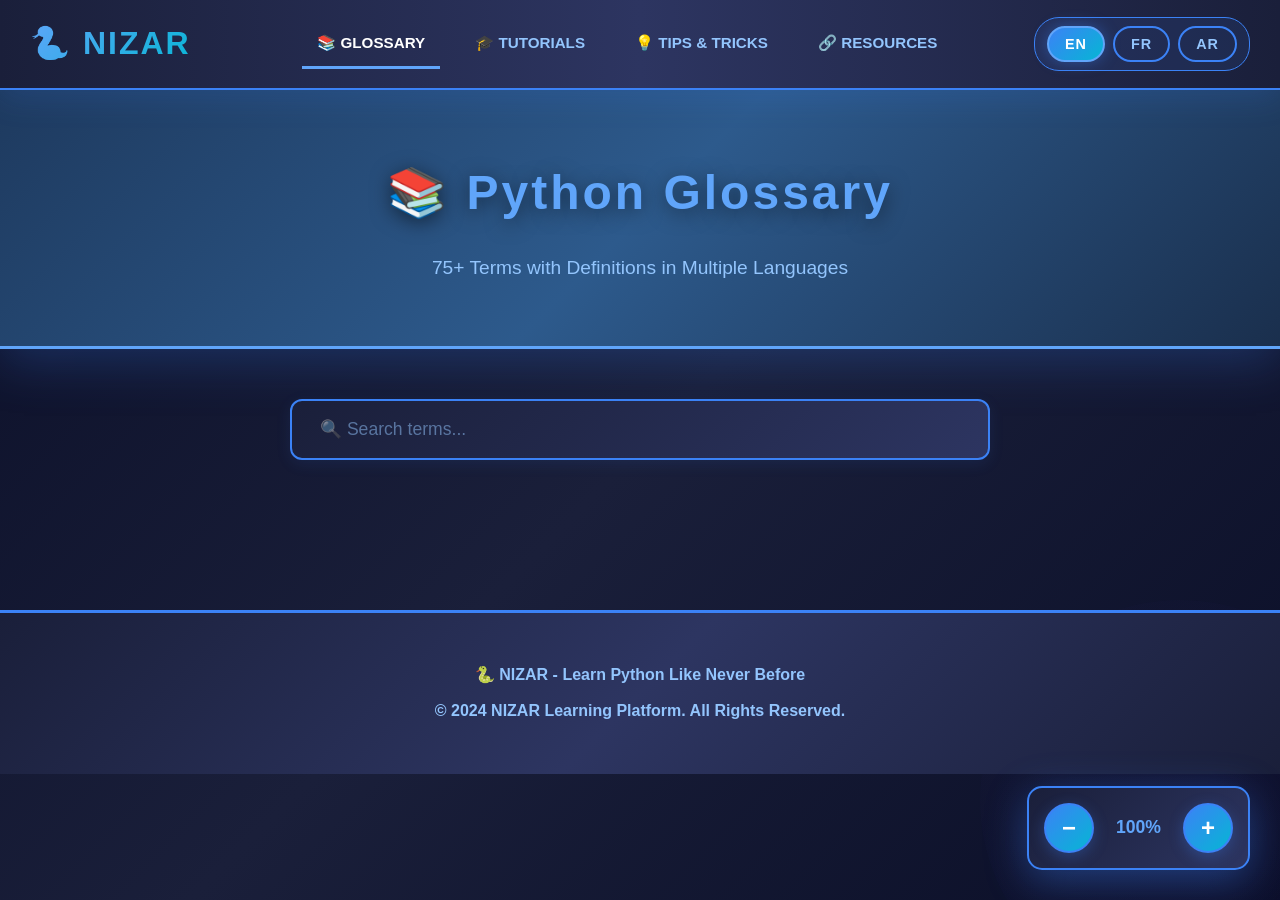
==== glossary.html @ ab5ef742 "Add files via upload" ====
<!DOCTYPE html>
<html lang="en">

<head>
    <meta charset="UTF-8">
    <meta name="viewport" content="width=device-width, initial-scale=1.0">
    <title>NIZAR - Python Glossary | 75+ Terms</title>
    <link rel="stylesheet" href="styles.css">
</head>

<body>

    <div class="bg-decoration bg-decoration-1"></div>
    <div class="bg-decoration bg-decoration-2"></div>

    <nav>
        <a href="index.html" class="logo">🐍 NIZAR</a>
        <div class="nav-links">
            <a href="glossary.html" class="nav-link active">📚 GLOSSARY</a>
            <a href="tutorials.html" class="nav-link">🎓 TUTORIALS</a>
            <a href="tips.html" class="nav-link">💡 TIPS & TRICKS</a>
            <a href="resources.html" class="nav-link">🔗 RESOURCES</a>
        </div>
        <div class="language-switcher">
            <button class="lang-btn active" onclick="changeLanguage('en')">EN</button>
            <button class="lang-btn" onclick="changeLanguage('fr')">FR</button>
            <button class="lang-btn" onclick="changeLanguage('ar')">AR</button>
        </div>
    </nav>

    <header>
        <h1 id="header-title">📚 Python Glossary</h1>
        <p class="tagline" id="header-tagline">75+ Terms with Definitions in Multiple Languages</p>
    </header>

    <div class="container">
        <div class="search-container">
            <input type="text" class="search-input" id="searchInput" placeholder="🔍 Search terms...">
            <div class="results-count" id="resultsCount"></div>
        </div>
        <div class="glossary" id="glossary"></div>
        <div class="no-results" id="noResults" style="display: none;">❌ No terms found</div>
    </div>

    <button class="scroll-to-top" id="scrollToTop">↑</button>

    <div class="zoom-controls">
        <button class="zoom-btn" id="zoomOut" title="Zoom Out">−</button>
        <div class="zoom-level" id="zoomLevel">100%</div>
        <button class="zoom-btn" id="zoomIn" title="Zoom In">+</button>
    </div>

    <footer>
        <p>🐍 NIZAR - Learn Python Like Never Before</p>
        <p>© 2024 NIZAR Learning Platform. All Rights Reserved.</p>
    </footer>

    <script src="shared.js"></script>
    <script src="glossary.js"></script>

</body>

</html>
---- styles.css ----
* {
    margin: 0;
    padding: 0;
    box-sizing: border-box;
}

:root {
    --primary-dark: #0a0e27;
    --secondary-dark: #1a1f3a;
    --tertiary-dark: #2d3561;
    --light-blue: #3b82f6;
    --lighter-blue: #60a5fa;
    --brightest-blue: #93c5fd;
    --accent-cyan: #06b6d4;
    --accent-purple: #8b5cf6;
}

body {
    background: linear-gradient(135deg, var(--primary-dark) 0%, var(--secondary-dark) 50%, var(--primary-dark) 100%);
    font-family: 'Segoe UI', Tahoma, Geneva, Verdana, sans-serif;
    color: #e0e7ff;
    line-height: 1.8;
    min-height: 100vh;
    position: relative;
    overflow-x: hidden;
}

.bg-decoration {
    position: fixed;
    width: 400px;
    height: 400px;
    border-radius: 50%;
    opacity: 0.05;
    pointer-events: none;
    z-index: 0;
}

.bg-decoration-1 {
    top: -100px;
    left: -100px;
    background: radial-gradient(circle, var(--light-blue), transparent);
    animation: float 20s ease-in-out infinite;
}

.bg-decoration-2 {
    bottom: -100px;
    right: -100px;
    background: radial-gradient(circle, var(--accent-purple), transparent);
    animation: float 25s ease-in-out infinite reverse;
}

@keyframes float {
    0%,
    100% {
        transform: translateY(0px);
    }
    50% {
        transform: translateY(50px);
    }
}

nav {
    background: linear-gradient(90deg, var(--secondary-dark) 0%, var(--tertiary-dark) 50%, var(--secondary-dark) 100%);
    padding: 15px 30px;
    display: flex;
    justify-content: space-between;
    align-items: center;
    border-bottom: 2px solid var(--light-blue);
    box-shadow: 0 8px 32px rgba(59, 130, 246, 0.15);
    position: sticky;
    top: 0;
    z-index: 50;
    backdrop-filter: blur(10px);
}

.logo {
    font-size: 2em;
    font-weight: 900;
    background: linear-gradient(135deg, var(--lighter-blue), var(--accent-cyan));
    -webkit-background-clip: text;
    -webkit-text-fill-color: transparent;
    background-clip: text;
    letter-spacing: 2px;
    margin-right: 30px;
    cursor: pointer;
    text-decoration: none;
}

.nav-links {
    flex: 1;
    display: flex;
    gap: 20px;
    justify-content: center;
}

.nav-link {
    padding: 10px 15px;
    color: var(--brightest-blue);
    cursor: pointer;
    font-weight: 600;
    transition: all 0.3s ease;
    border-bottom: 3px solid transparent;
    font-size: 0.95em;
    text-decoration: none;
    display: inline-block;
}

.nav-link:hover,
.nav-link.active {
    color: white;
    border-bottom-color: var(--lighter-blue);
}

.language-switcher {
    display: flex;
    gap: 8px;
    margin-left: auto;
    background: rgba(59, 130, 246, 0.1);
    padding: 8px 12px;
    border-radius: 25px;
    border: 1px solid var(--light-blue);
}

.lang-btn {
    padding: 8px 16px;
    border: 2px solid var(--light-blue);
    background: transparent;
    color: var(--brightest-blue);
    border-radius: 20px;
    cursor: pointer;
    font-weight: 700;
    transition: all 0.3s ease;
    font-size: 0.9em;
    text-transform: uppercase;
    letter-spacing: 1px;
}

.lang-btn:hover,
.lang-btn.active {
    background: linear-gradient(135deg, var(--light-blue), var(--accent-cyan));
    color: white;
    border-color: var(--lighter-blue);
    box-shadow: 0 0 15px rgba(59, 130, 246, 0.4);
}

header {
    background: linear-gradient(135deg, #1e3a5f 0%, #2d5a8c 50%, #1a2f4d 100%);
    padding: 60px 30px;
    text-align: center;
    box-shadow: 0 12px 48px rgba(59, 130, 246, 0.25);
    border-bottom: 3px solid var(--lighter-blue);
    position: relative;
    z-index: 10;
}

header h1 {
    color: var(--lighter-blue);
    font-size: 3em;
    margin-bottom: 15px;
    font-weight: 900;
    text-shadow: 0 4px 20px rgba(0, 0, 0, 0.5);
    letter-spacing: 3px;
    position: relative;
    z-index: 11;
}

header .tagline {
    color: var(--brightest-blue);
    font-size: 1.2em;
    font-weight: 400;
    position: relative;
    z-index: 11;
}

.container {
    max-width: 1300px;
    margin: 0 auto;
    padding: 50px 30px;
    position: relative;
    z-index: 10;
}

.search-container {
    margin-bottom: 40px;
    text-align: center;
}

.search-input {
    width: 100%;
    max-width: 700px;
    padding: 18px 28px;
    font-size: 1.1em;
    border: 2px solid var(--light-blue);
    background: linear-gradient(135deg, var(--secondary-dark) 0%, var(--tertiary-dark) 100%);
    border-radius: 12px;
    outline: none;
    transition: all 0.3s ease;
    color: var(--brightest-blue);
    font-weight: 500;
    box-shadow: 0 4px 15px rgba(59, 130, 246, 0.1);
}

.search-input::placeholder {
    color: rgba(147, 197, 253, 0.5);
}

.search-input:focus {
    border-color: var(--lighter-blue);
    box-shadow: 0 0 0 4px rgba(59, 130, 246, 0.2), inset 0 0 10px rgba(59, 130, 246, 0.1);
}

.glossary {
    display: grid;
    gap: 25px;
}

.term-item {
    background: linear-gradient(135deg, var(--secondary-dark) 0%, var(--tertiary-dark) 100%);
    border-left: 6px solid var(--light-blue);
    border-top: 1px solid rgba(59, 130, 246, 0.3);
    border-right: 1px solid rgba(59, 130, 246, 0.1);
    border-bottom: 1px solid rgba(59, 130, 246, 0.1);
    padding: 28px;
    border-radius: 15px;
    box-shadow: 0 8px 32px rgba(0, 0, 0, 0.3), 0 0 30px rgba(59, 130, 246, 0.15);
    transition: all 0.4s ease;
    backdrop-filter: blur(10px);
    position: relative;
    overflow: hidden;
    cursor: pointer;
}

.term-item::before {
    content: '';
    position: absolute;
    top: 0;
    right: 0;
    width: 100px;
    height: 100px;
    background: radial-gradient(circle, rgba(139, 92, 246, 0.1), transparent);
    border-radius: 50%;
    pointer-events: none;
}

.term-item:hover {
    box-shadow: 0 12px 48px rgba(59, 130, 246, 0.4), 0 0 50px rgba(59, 130, 246, 0.2);
    transform: translateX(8px) translateY(-3px);
    border-left-color: var(--lighter-blue);
    background: linear-gradient(135deg, rgba(45, 53, 97, 0.9), rgba(45, 53, 97, 0.7));
}

.term-header {
    display: flex;
    align-items: center;
    margin-bottom: 18px;
    position: relative;
    z-index: 2;
}

.term-number {
    font-size: 1.6em;
    font-weight: 900;
    width: 55px;
    height: 55px;
    display: flex;
    align-items: center;
    justify-content: center;
    border-radius: 50%;
    margin-right: 20px;
    color: white;
    box-shadow: 0 6px 20px rgba(0, 0, 0, 0.3);
    font-family: 'Arial Black', sans-serif;
}

.color-1 {
    background: linear-gradient(135deg, #3b82f6 0%, #2563eb 100%);
}

.color-2 {
    background: linear-gradient(135deg, #06b6d4 0%, #0891b2 100%);
}

.color-3 {
    background: linear-gradient(135deg, #60a5fa 0%, #3b82f6 100%);
}

.color-4 {
    background: linear-gradient(135deg, #8b5cf6 0%, #7c3aed 100%);
}

.term-name {
    font-size: 1.6em;
    font-weight: 800;
    color: var(--lighter-blue);
    margin: 0;
    letter-spacing: 1px;
}

.term-definition {
    font-size: 1.05em;
    color: #cbd5e1;
    line-height: 1.8;
    margin: 0;
    font-weight: 400;
    position: relative;
    z-index: 2;
}

.results-count {
    margin-top: 15px;
    color: var(--brightest-blue);
    font-weight: 700;
    font-size: 1.1em;
}

.no-results {
    text-align: center;
    padding: 80px 30px;
    color: #94a3b8;
    font-size: 1.4em;
    background: linear-gradient(135deg, var(--secondary-dark) 0%, var(--tertiary-dark) 100%);
    border-radius: 15px;
    border: 2px solid rgba(59, 130, 246, 0.2);
    margin-top: 30px;
}

.zoom-controls {
    position: fixed;
    bottom: 30px;
    right: 30px;
    display: flex;
    gap: 12px;
    z-index: 1000;
    background: linear-gradient(135deg, var(--secondary-dark) 0%, var(--tertiary-dark) 100%);
    padding: 15px;
    border-radius: 15px;
    box-shadow: 0 10px 40px rgba(59, 130, 246, 0.4);
    border: 2px solid var(--light-blue);
    backdrop-filter: blur(10px);
}

.zoom-btn {
    width: 50px;
    height: 50px;
    border: 2px solid var(--light-blue);
    background: linear-gradient(135deg, var(--light-blue), var(--accent-cyan));
    color: white;
    border-radius: 50%;
    font-size: 1.5em;
    font-weight: bold;
    cursor: pointer;
    transition: all 0.3s ease;
    display: flex;
    align-items: center;
    justify-content: center;
    box-shadow: 0 4px 15px rgba(59, 130, 246, 0.3);
}

.zoom-btn:hover {
    transform: scale(1.15);
    box-shadow: 0 8px 25px rgba(59, 130, 246, 0.5);
}

.zoom-level {
    display: flex;
    align-items: center;
    justify-content: center;
    min-width: 65px;
    font-weight: 800;
    color: var(--lighter-blue);
    font-size: 1.1em;
}

.scroll-to-top {
    position: fixed;
    bottom: 150px;
    right: 30px;
    width: 50px;
    height: 50px;
    background: linear-gradient(135deg, var(--accent-purple), var(--light-blue));
    color: white;
    border: 2px solid var(--lighter-blue);
    border-radius: 50%;
    font-size: 1.6em;
    cursor: pointer;
    display: none;
    align-items: center;
    justify-content: center;
    transition: all 0.3s ease;
    box-shadow: 0 6px 20px rgba(59, 130, 246, 0.4);
}

.scroll-to-top:hover {
    transform: scale(1.15);
    box-shadow: 0 10px 32px rgba(59, 130, 246, 0.6);
}

.scroll-to-top.show {
    display: flex;
}

footer {
    background: linear-gradient(135deg, var(--secondary-dark) 0%, var(--tertiary-dark) 50%, var(--secondary-dark) 100%);
    padding: 40px 30px;
    text-align: center;
    color: var(--brightest-blue);
    margin-top: 60px;
    border-top: 3px solid var(--light-blue);
    position: relative;
    z-index: 10;
}

footer p {
    margin: 8px 0;
    font-weight: 600;
}

::-webkit-scrollbar {
    width: 12px;
}

::-webkit-scrollbar-track {
    background: linear-gradient(to bottom, var(--primary-dark), var(--secondary-dark));
}

::-webkit-scrollbar-thumb {
    background: linear-gradient(to bottom, var(--light-blue), var(--accent-cyan));
    border-radius: 6px;
}

::-webkit-scrollbar-thumb:hover {
    background: linear-gradient(to bottom, var(--lighter-blue), var(--light-blue));
}

@media (max-width: 768px) {
    header h1 {
        font-size: 2em;
    }
    .term-item {
        padding: 20px;
    }
    .term-name {
        font-size: 1.2em;
    }
    .search-input {
        font-size: 0.95em;
    }
    nav {
        flex-direction: column;
        gap: 10px;
    }
}
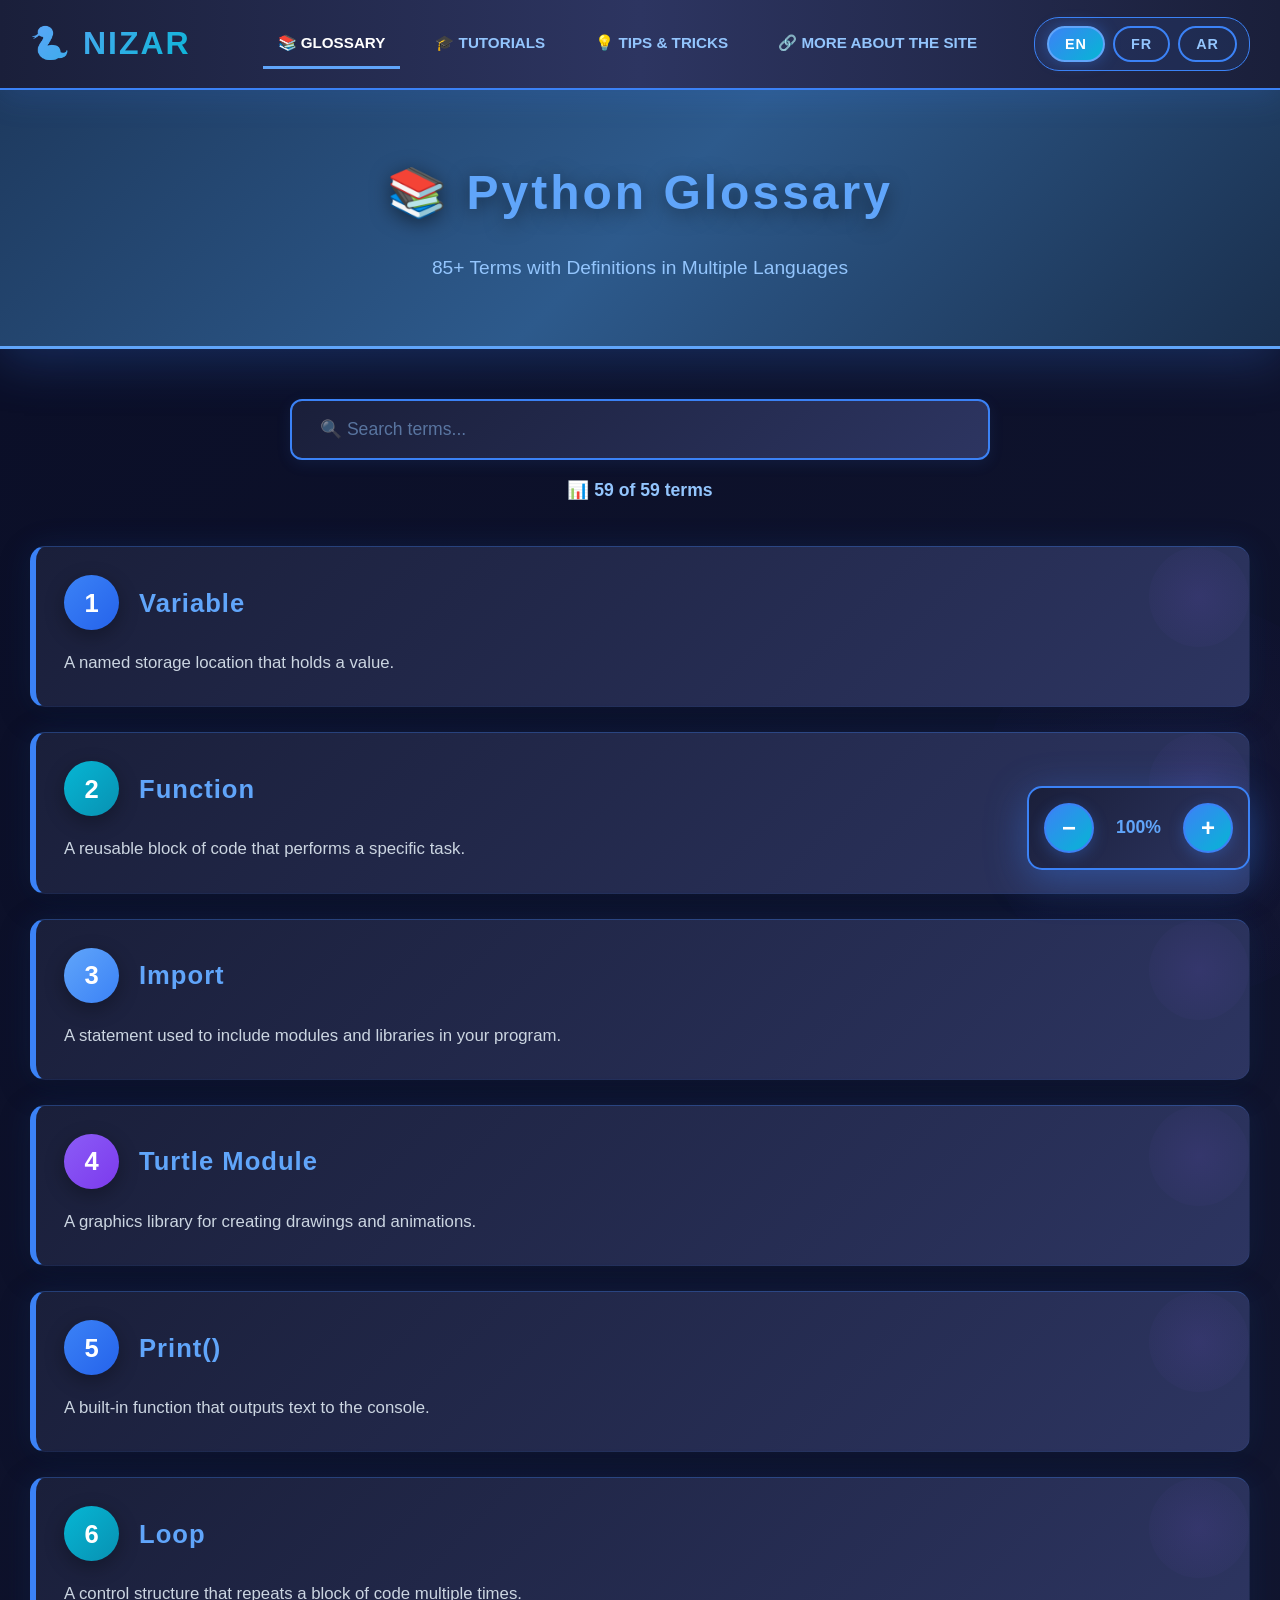
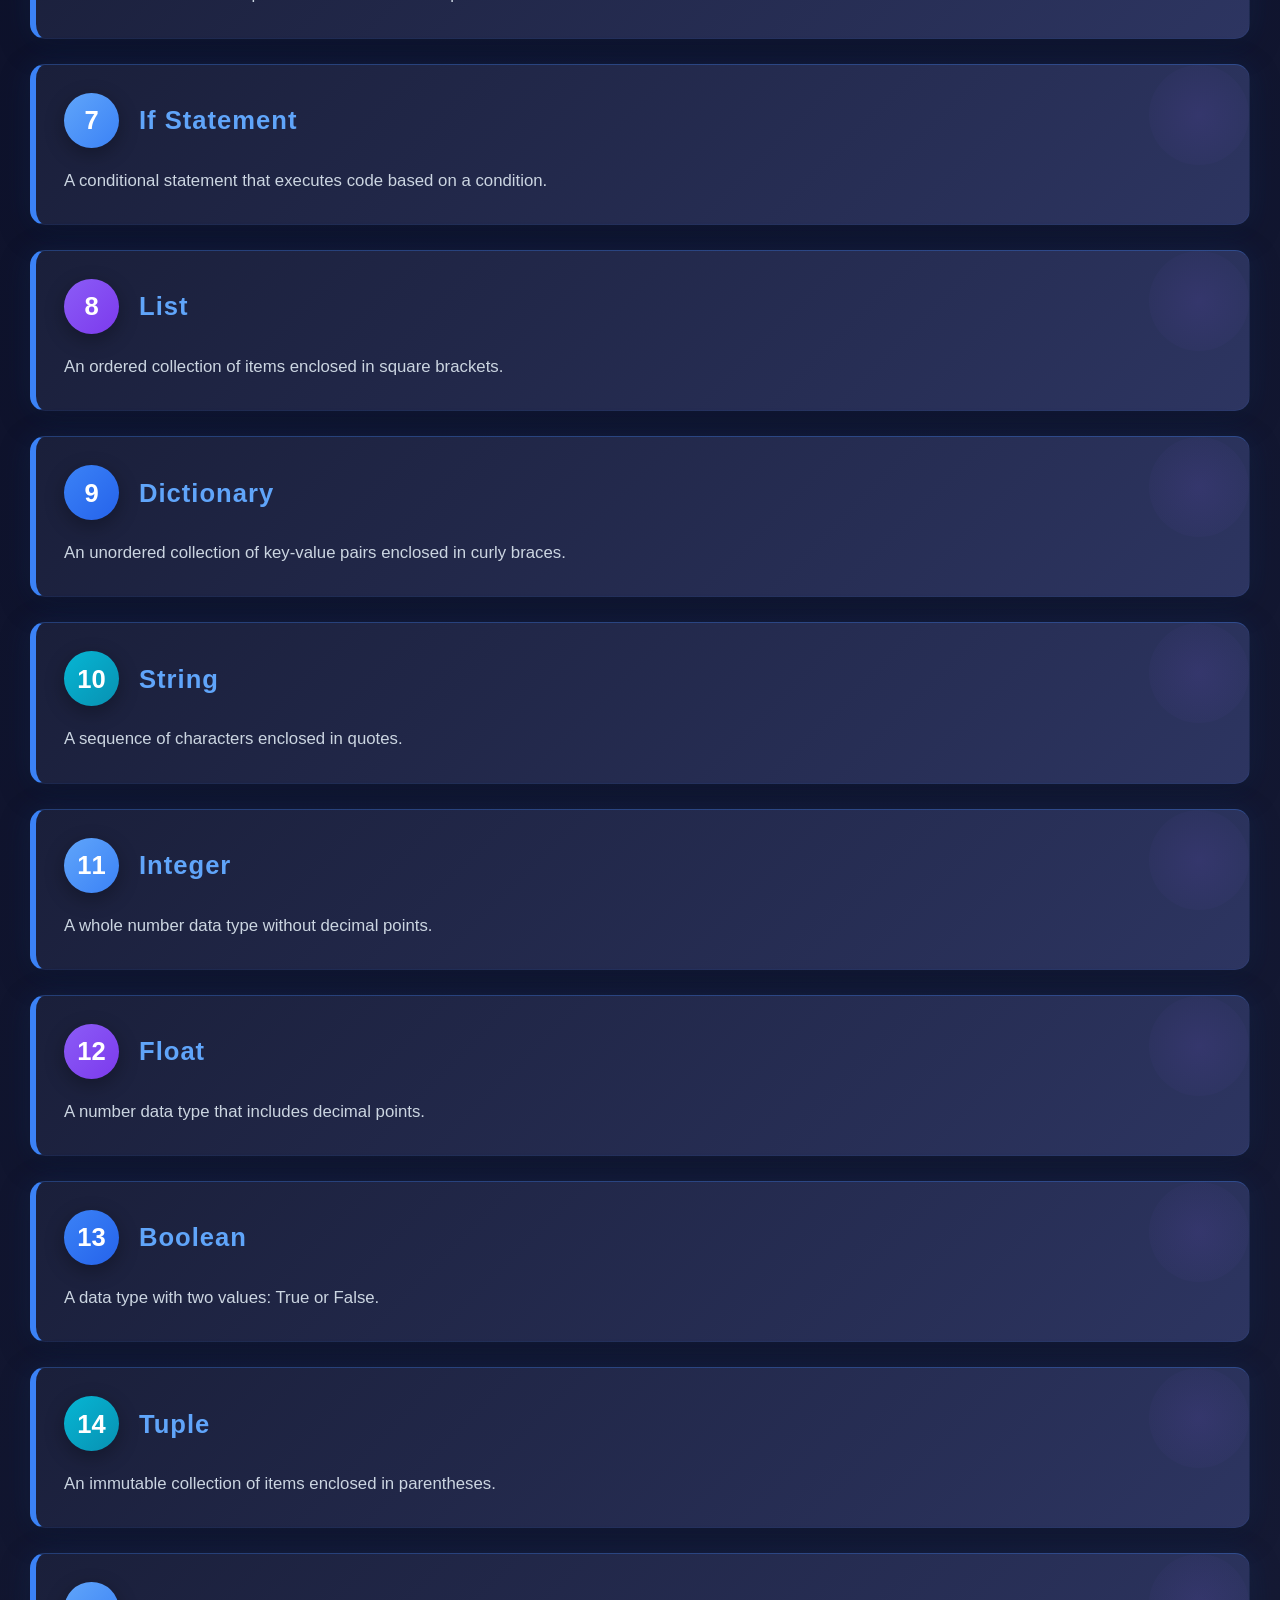
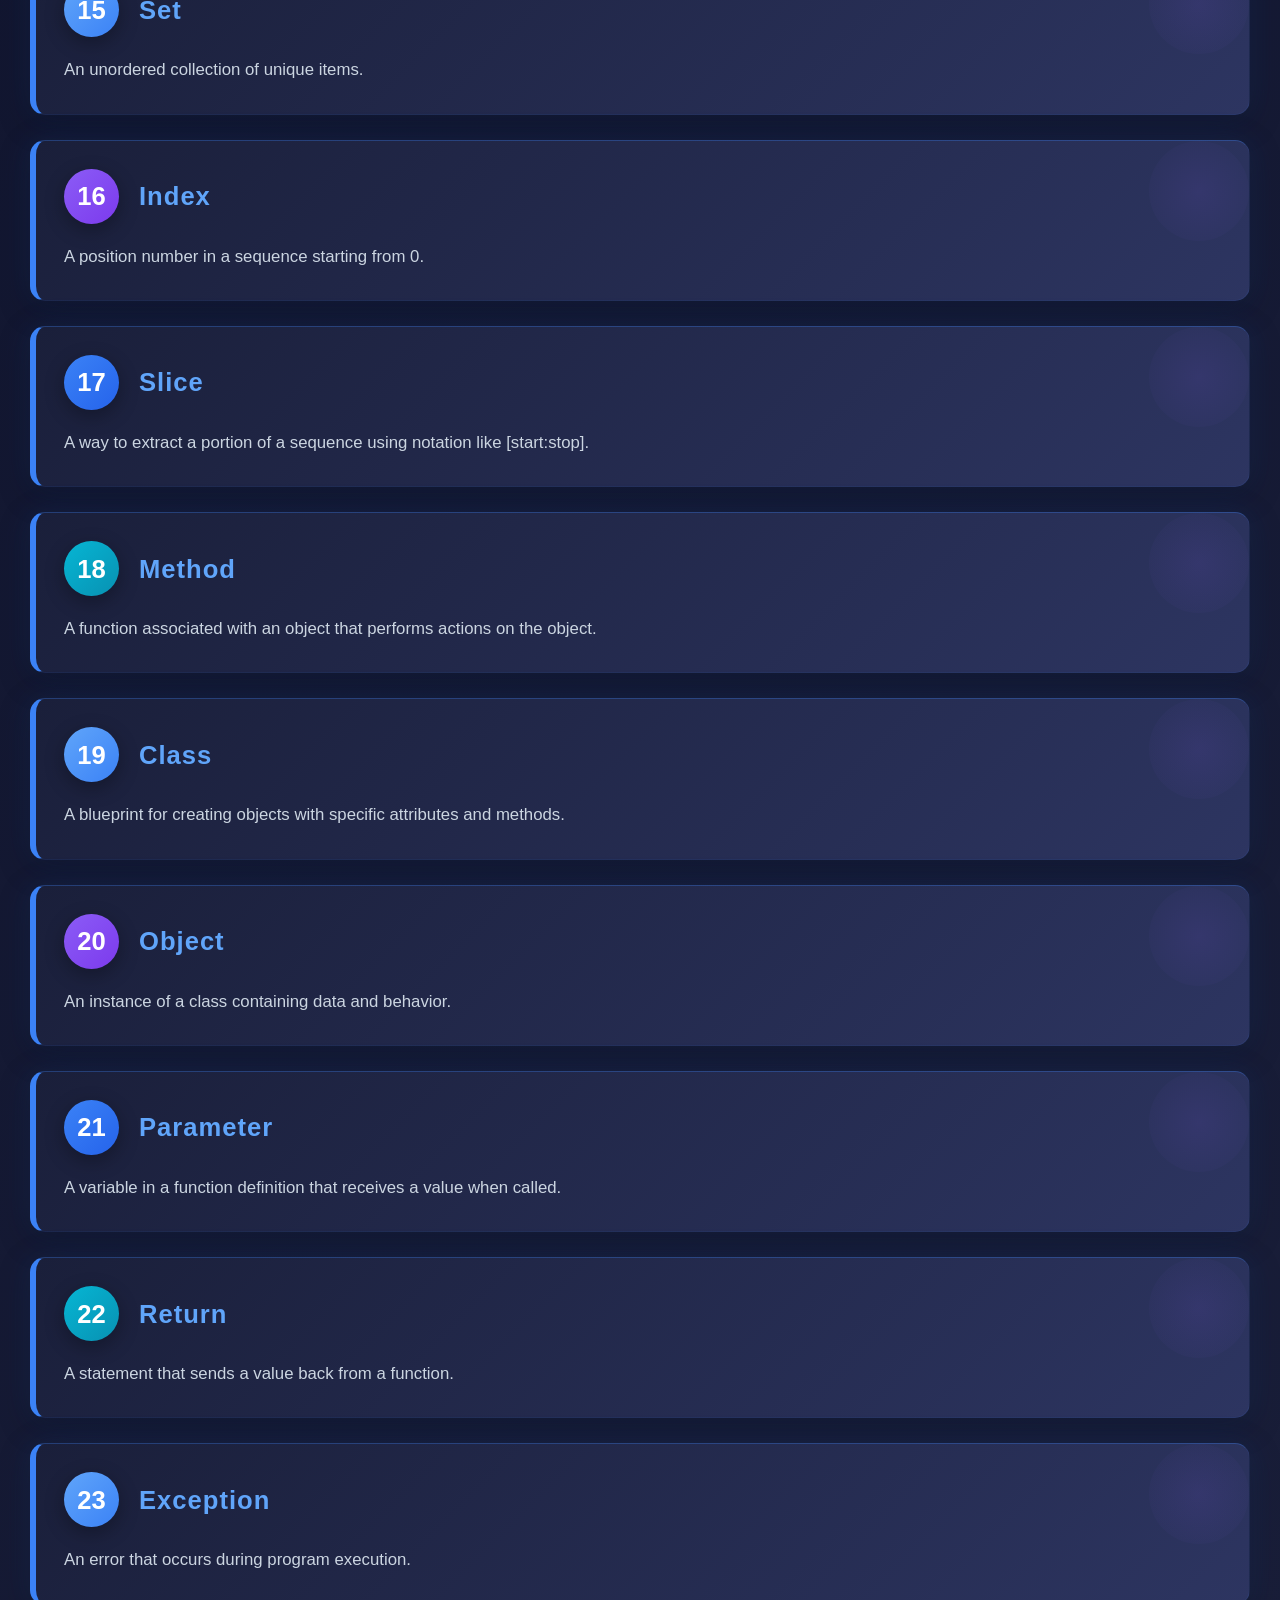
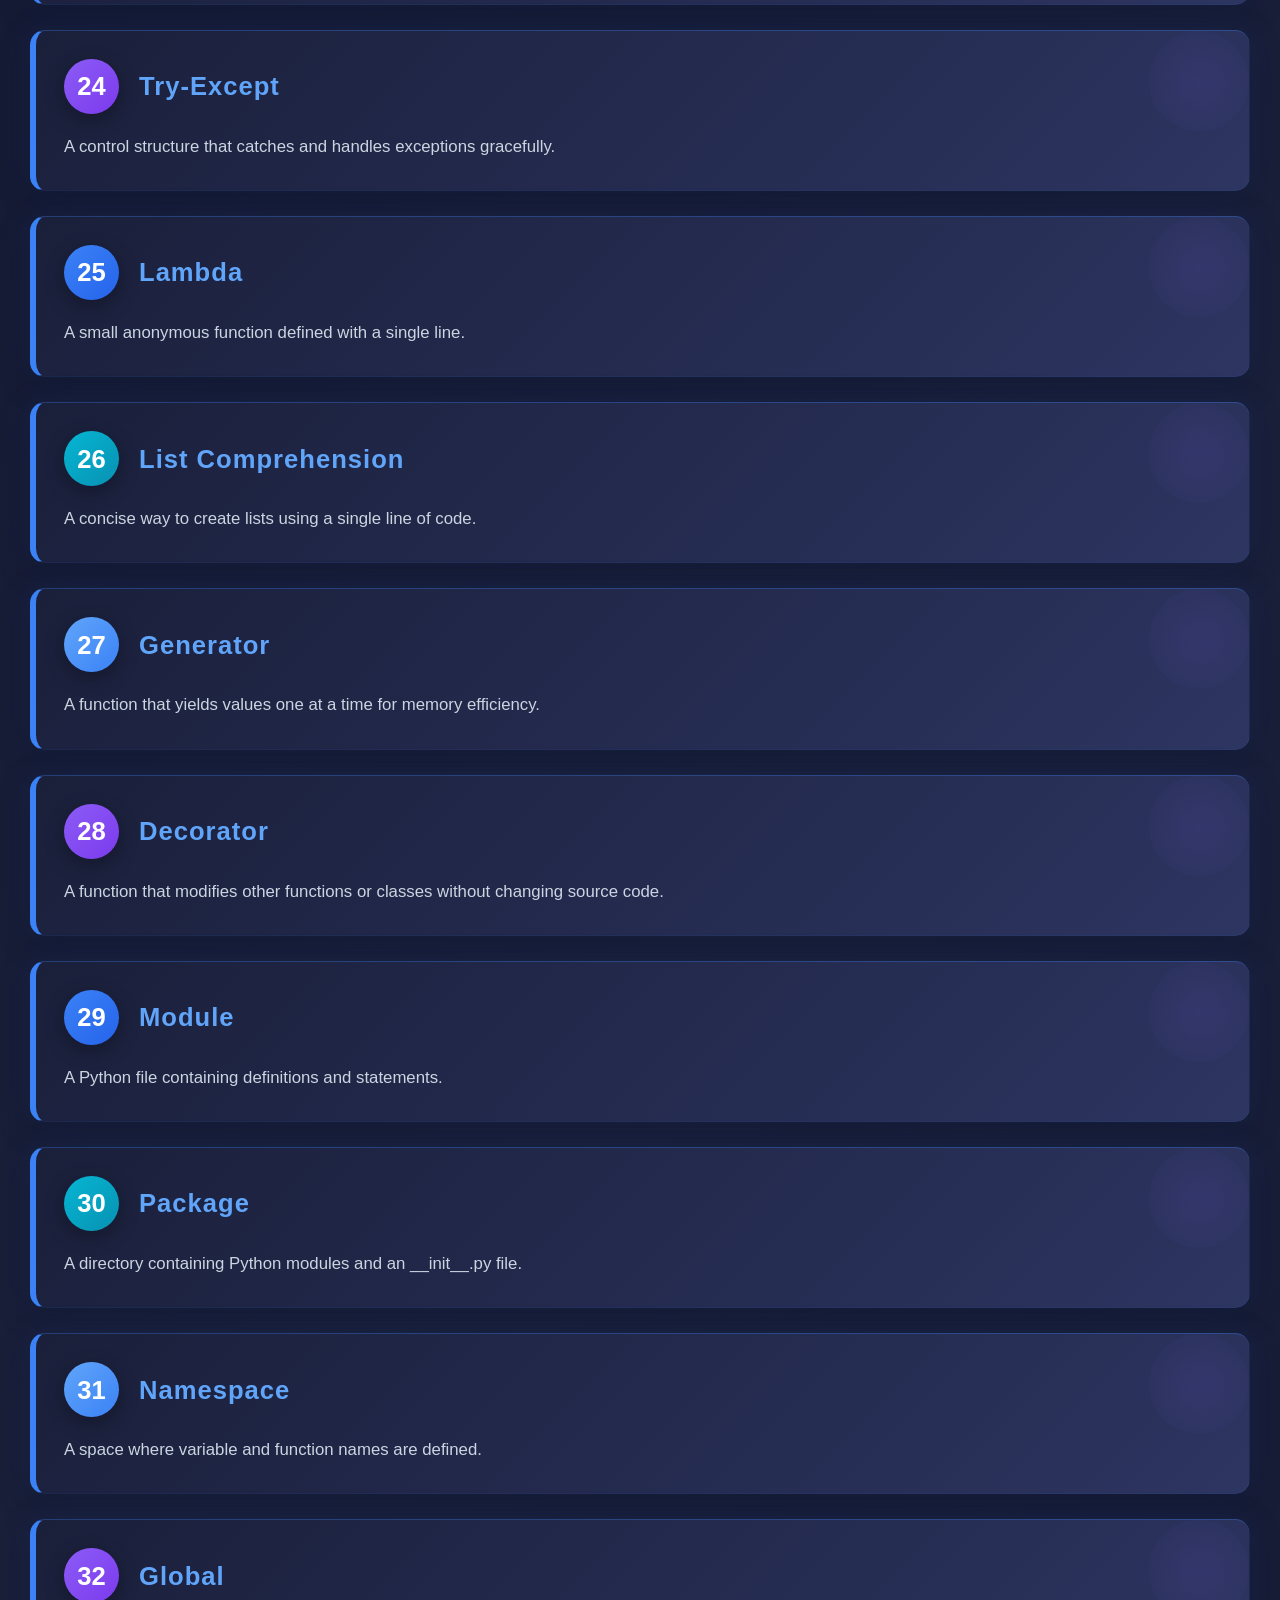
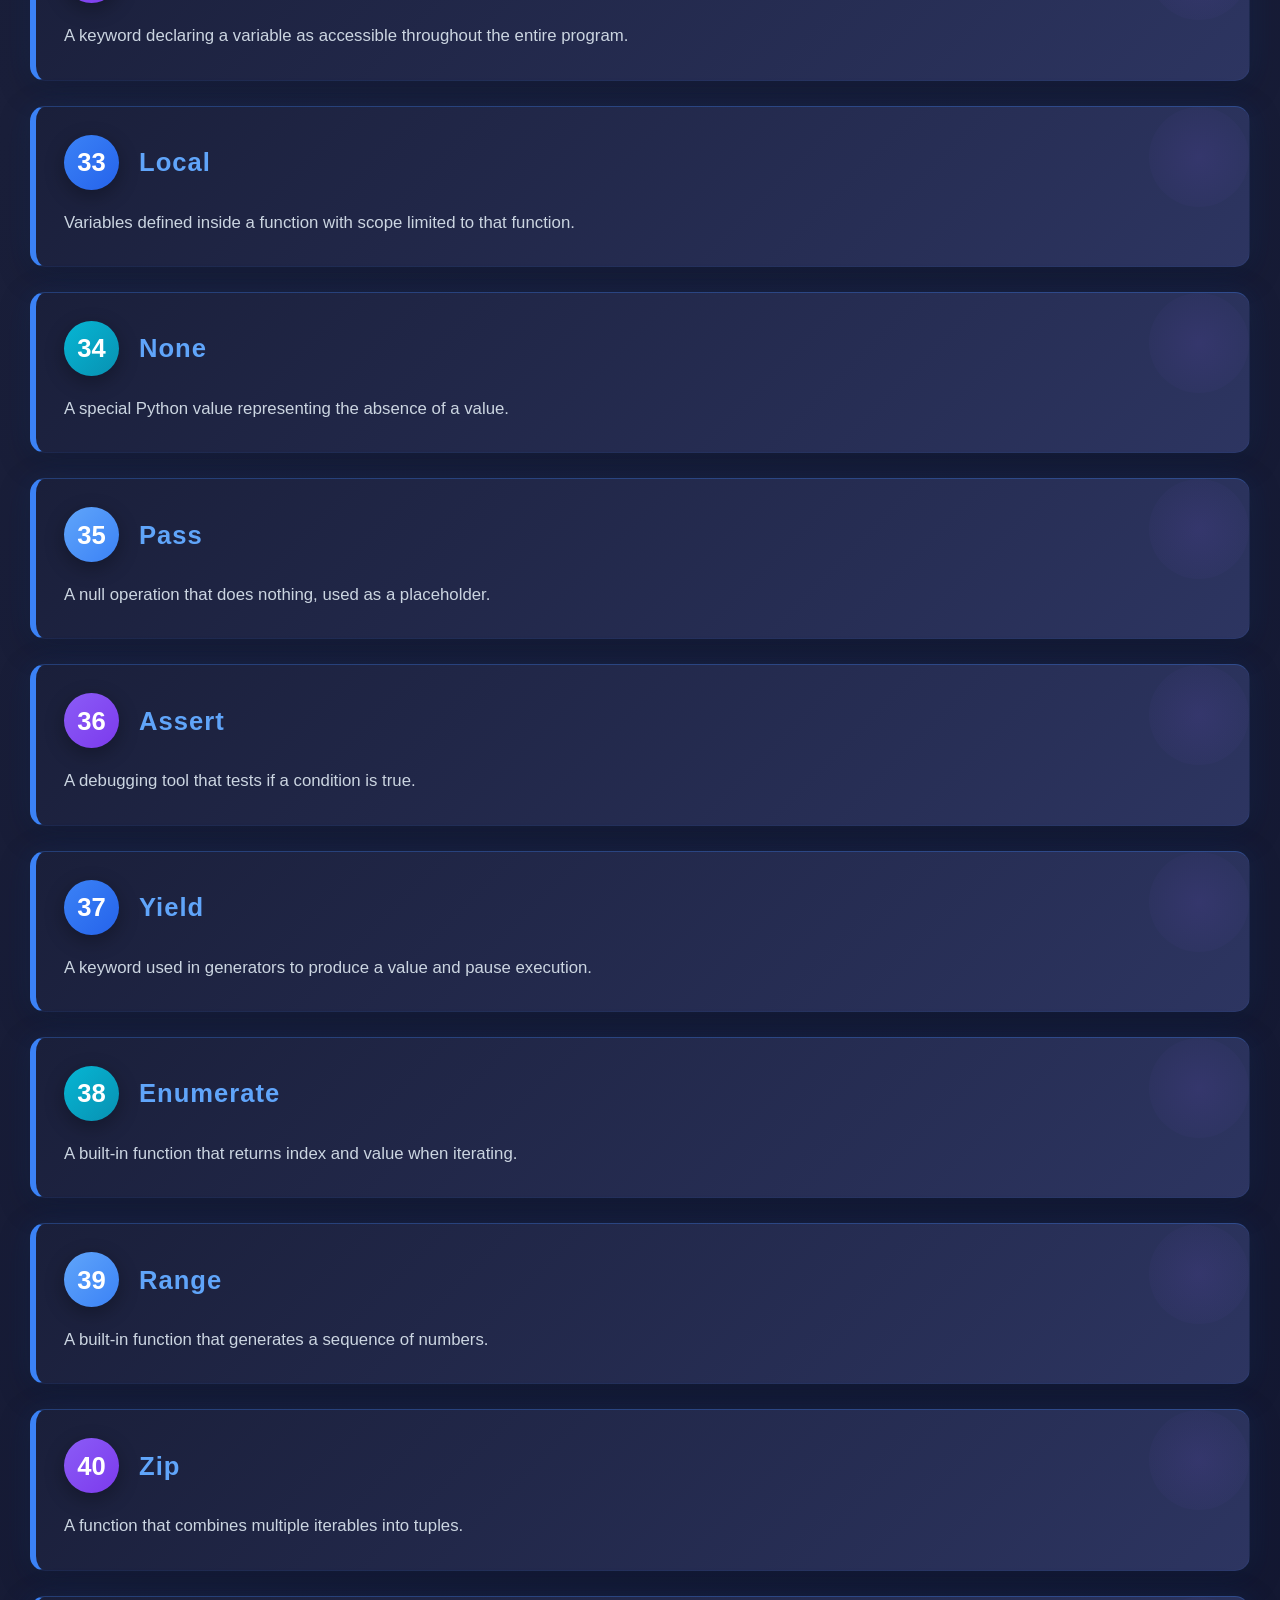
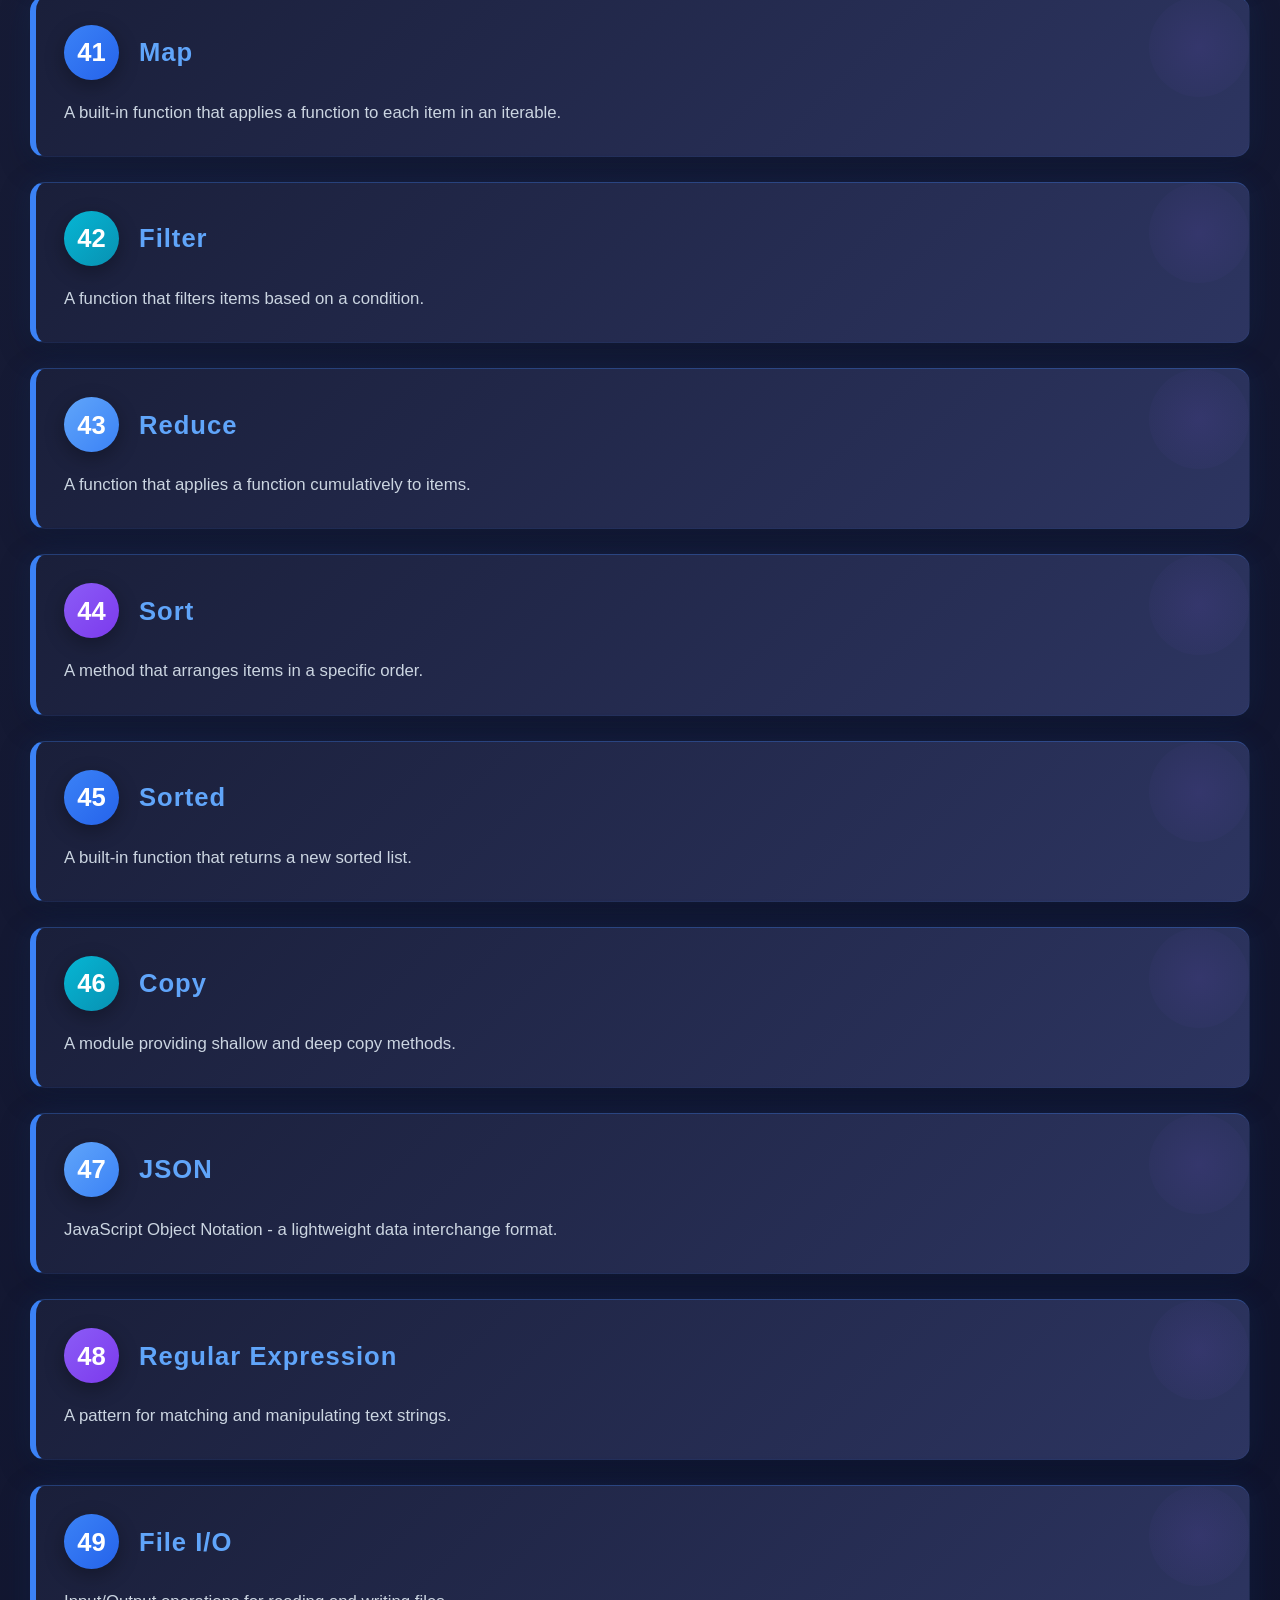
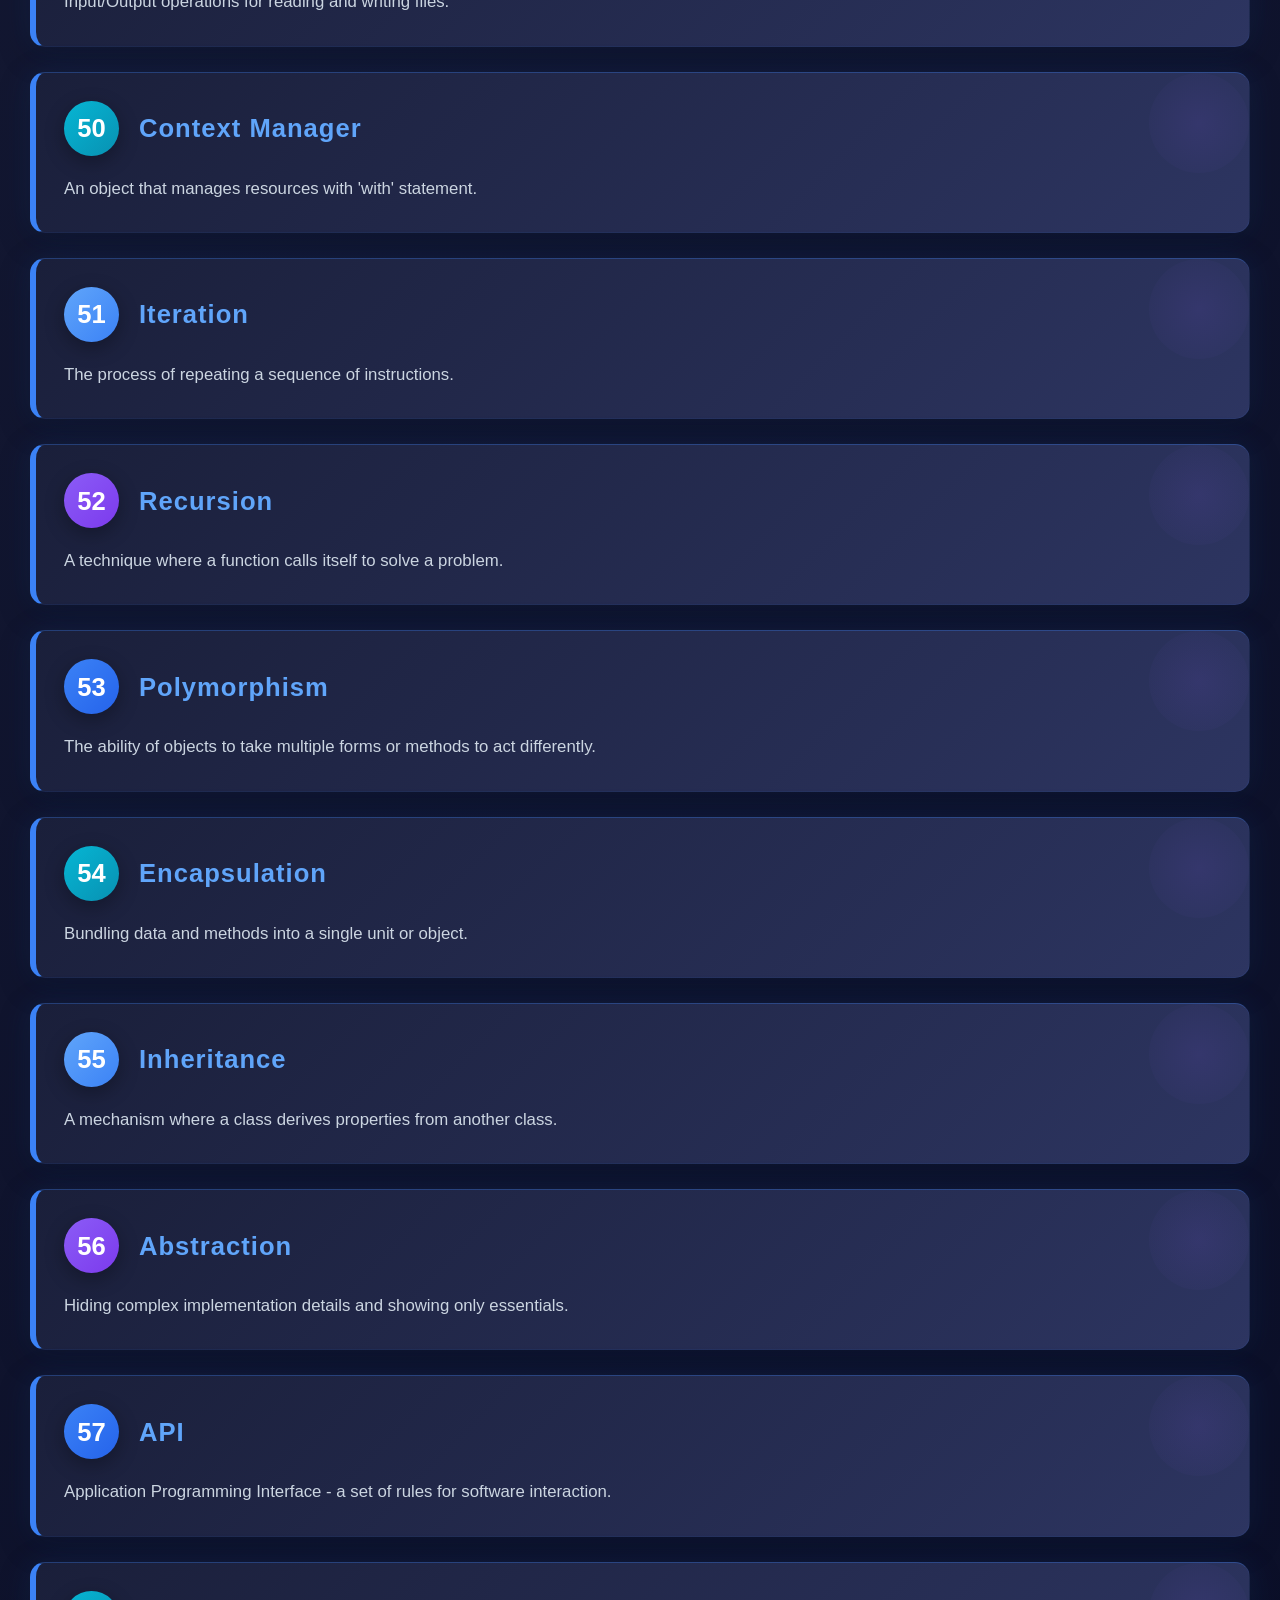
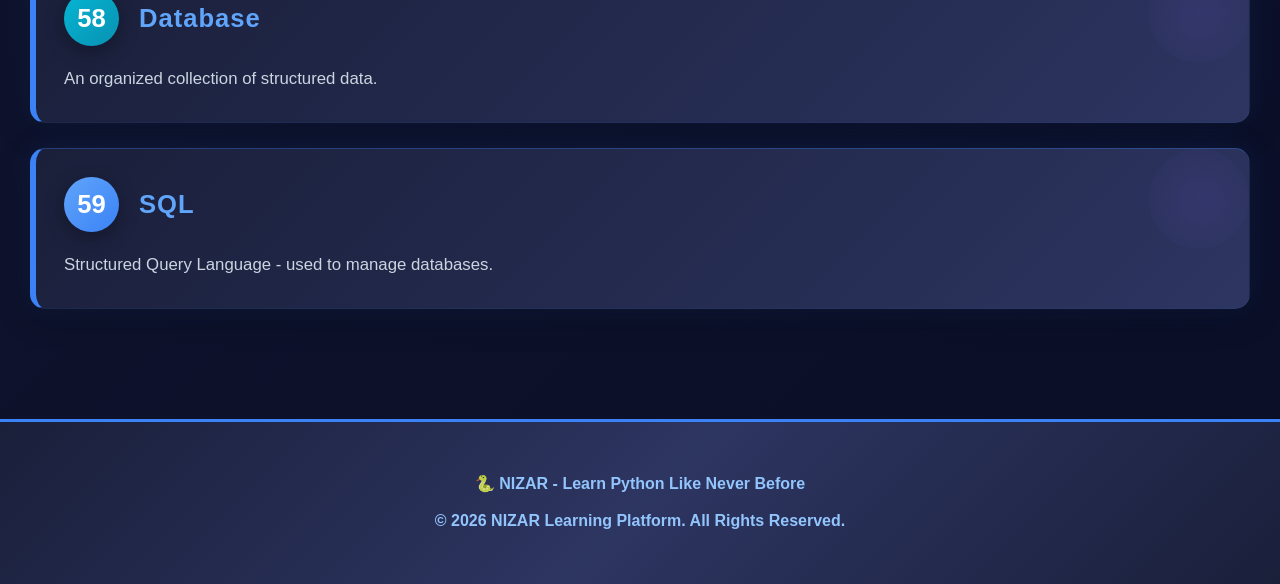
==== commit f31ccb39: "Update glossary.html Signed-off-by: nizar python <mrninja632@gmail.com>" ====
--- a/glossary.html
+++ b/glossary.html
@@ -4,7 +4,7 @@
 <head>
     <meta charset="UTF-8">
     <meta name="viewport" content="width=device-width, initial-scale=1.0">
-    <title>NIZAR - Python Glossary | 75+ Terms</title>
+    <title>NIZAR - Python Glossary | 85+ Terms</title>
     <link rel="stylesheet" href="styles.css">
 </head>
 
@@ -19,7 +19,7 @@
             <a href="glossary.html" class="nav-link active">📚 GLOSSARY</a>
             <a href="tutorials.html" class="nav-link">🎓 TUTORIALS</a>
             <a href="tips.html" class="nav-link">💡 TIPS & TRICKS</a>
-            <a href="resources.html" class="nav-link">🔗 RESOURCES</a>
+            <a href="resources.html" class="nav-link">🔗 MORE ABOUT THE SITE</a>
         </div>
         <div class="language-switcher">
             <button class="lang-btn active" onclick="changeLanguage('en')">EN</button>
@@ -29,8 +29,8 @@
     </nav>
 
     <header>
-        <h1 id="header-title">📚 Python Glossary</h1>
-        <p class="tagline" id="header-tagline">75+ Terms with Definitions in Multiple Languages</p>
+        <h1 id="header-title" data-translate="glossary-header-title">📚 Python Glossary</h1>
+        <p class="tagline" id="header-tagline" data-translate="glossary-header-tagline">85+ Terms with Definitions in Multiple Languages</p>
     </header>
 
     <div class="container">
@@ -41,7 +41,6 @@
         <div class="glossary" id="glossary"></div>
         <div class="no-results" id="noResults" style="display: none;">❌ No terms found</div>
     </div>
-
     <button class="scroll-to-top" id="scrollToTop">↑</button>
 
     <div class="zoom-controls">
@@ -51,13 +50,21 @@
     </div>
 
     <footer>
-        <p>🐍 NIZAR - Learn Python Like Never Before</p>
-        <p>© 2024 NIZAR Learning Platform. All Rights Reserved.</p>
+        <p data-translate="footer-title">🐍 NIZAR - Learn Python Like Never Before</p>
+        <p data-translate="footer-copy">© 2026 NIZAR Learning Platform. All Rights Reserved.</p>
     </footer>
 
+    <script src="translations.js"></script>
     <script src="shared.js"></script>
     <script src="glossary.js"></script>
+    <script>
+        const savedLang = localStorage.getItem('niзarLanguage') || 'en';
+        if (savedLang !== 'en') {
+            applyTranslations(savedLang);
+            document.querySelector(`button[onclick="changeLanguage('${savedLang}')"]`)?.classList.add('active');
+        }
+    </script>
 
 </body>
 
-</html>+</html>
--- a/styles.css
+++ b/styles.css
@@ -449,4 +449,4 @@
         flex-direction: column;
         gap: 10px;
     }
-}+}
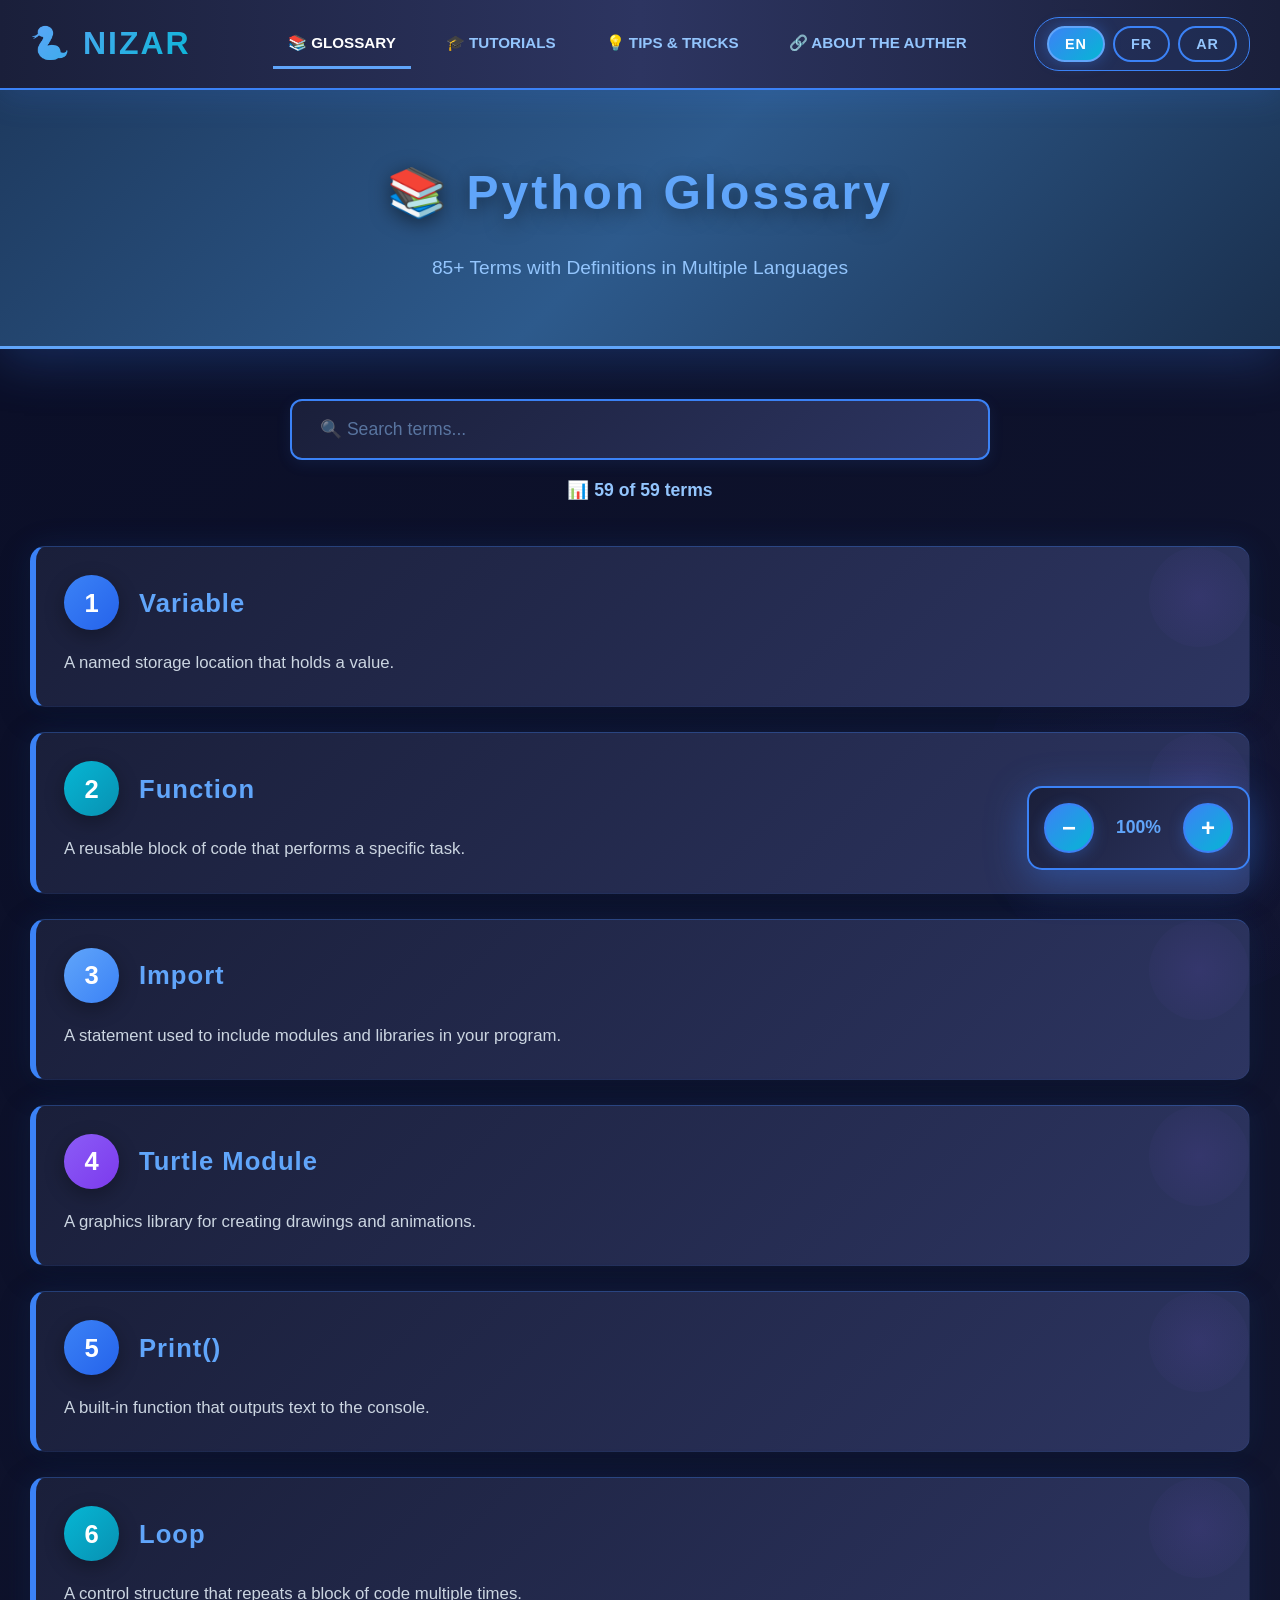
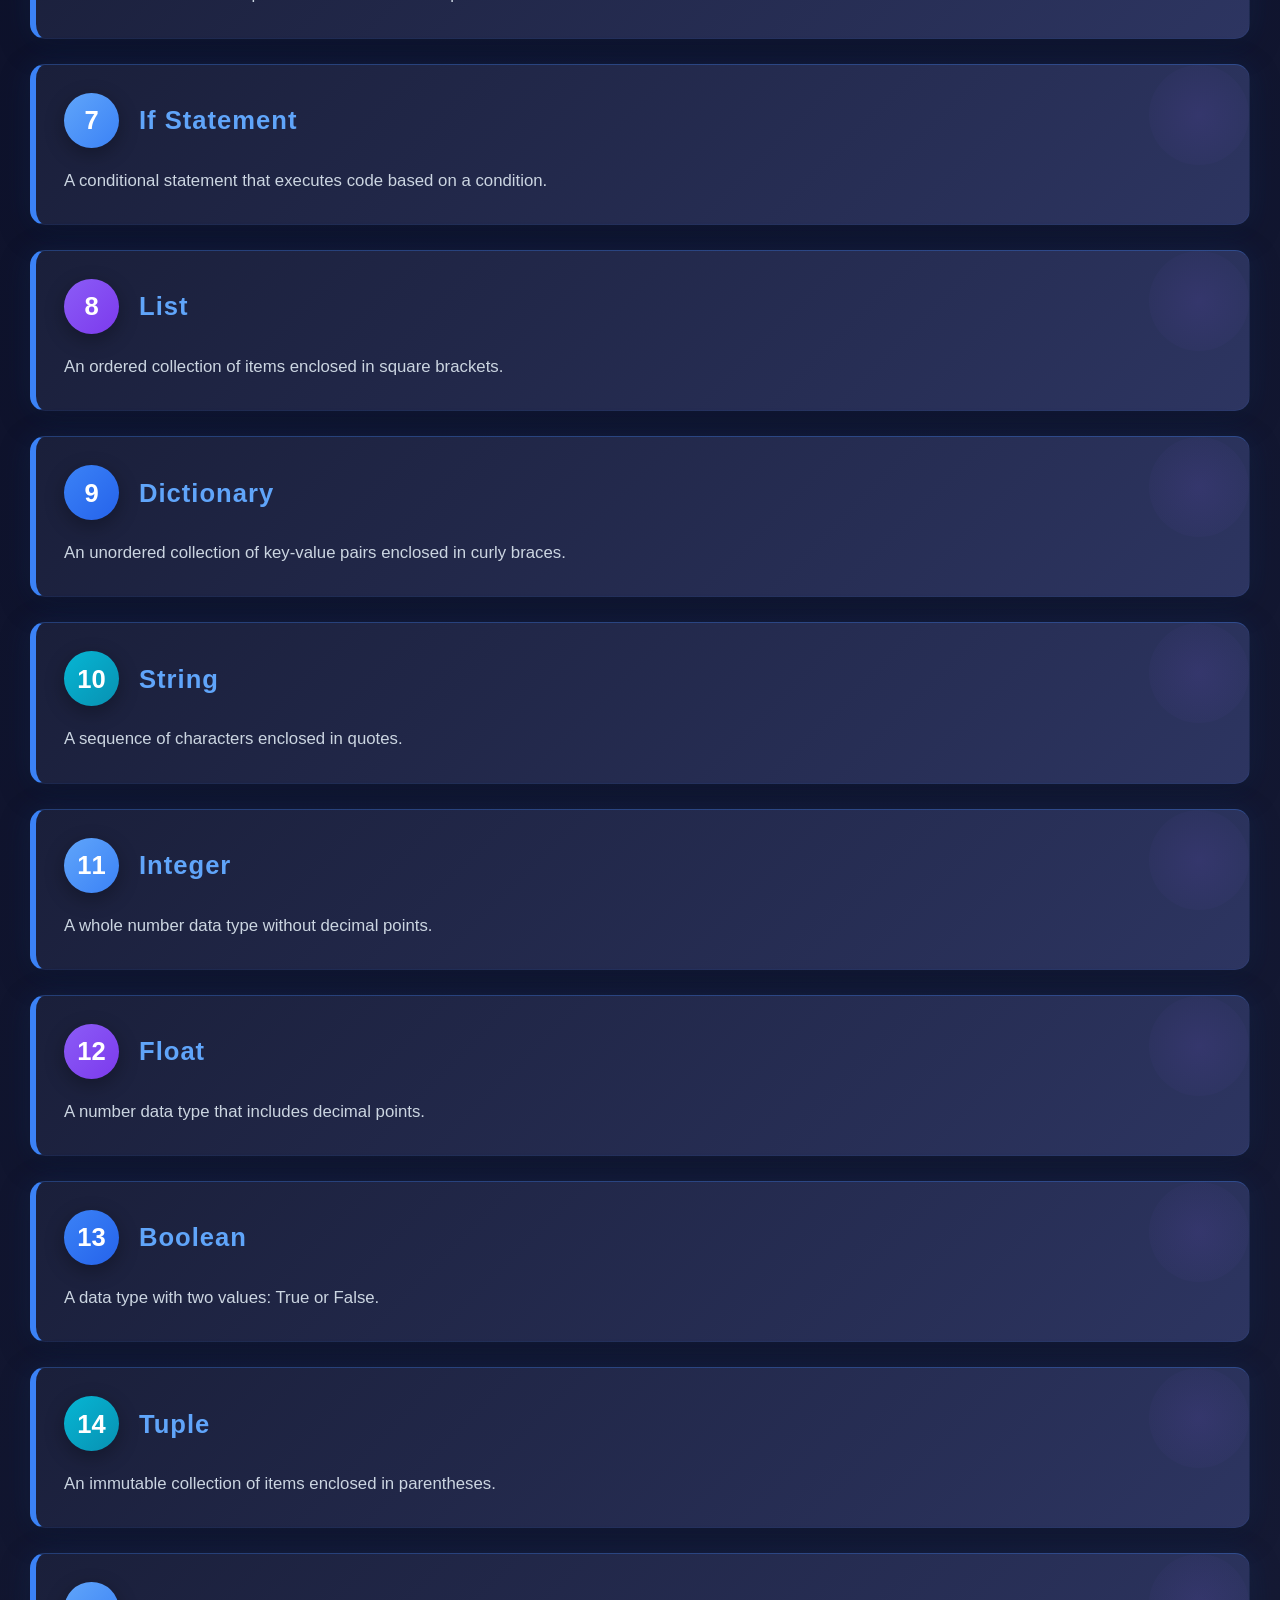
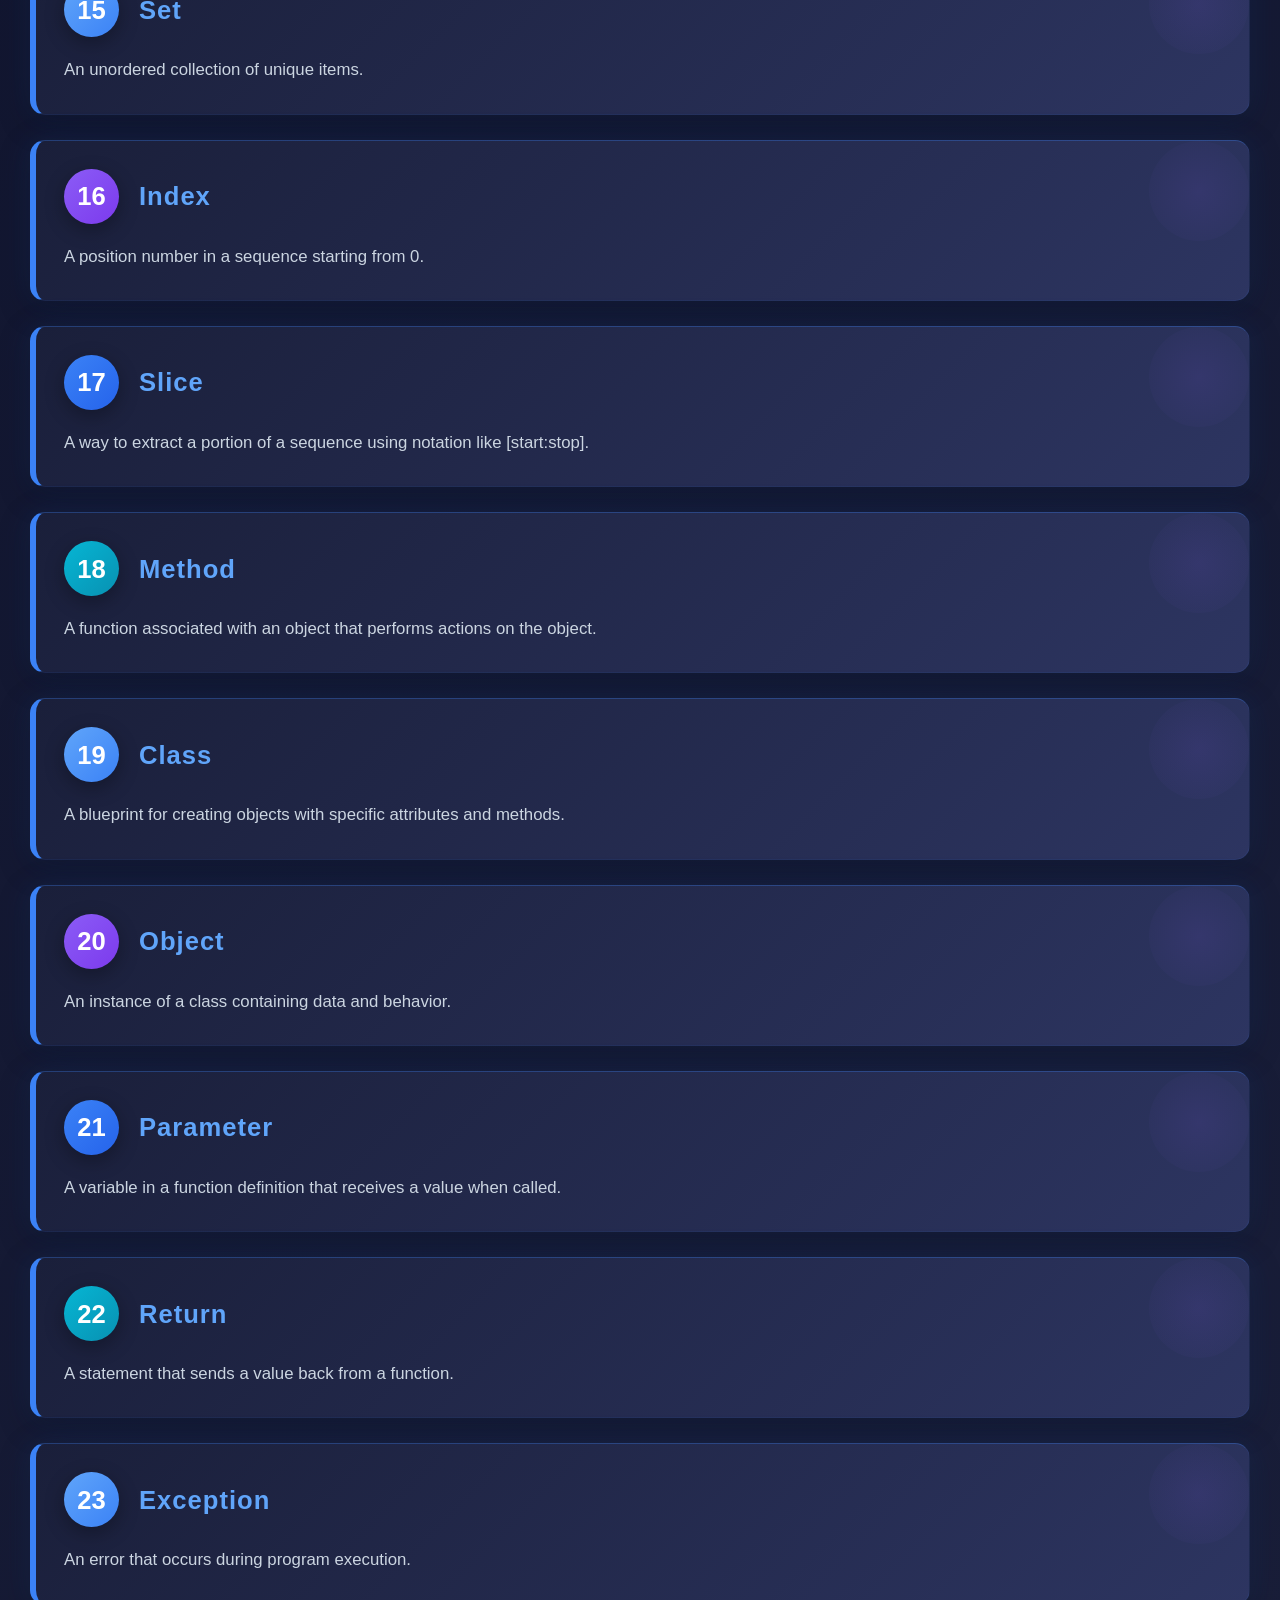
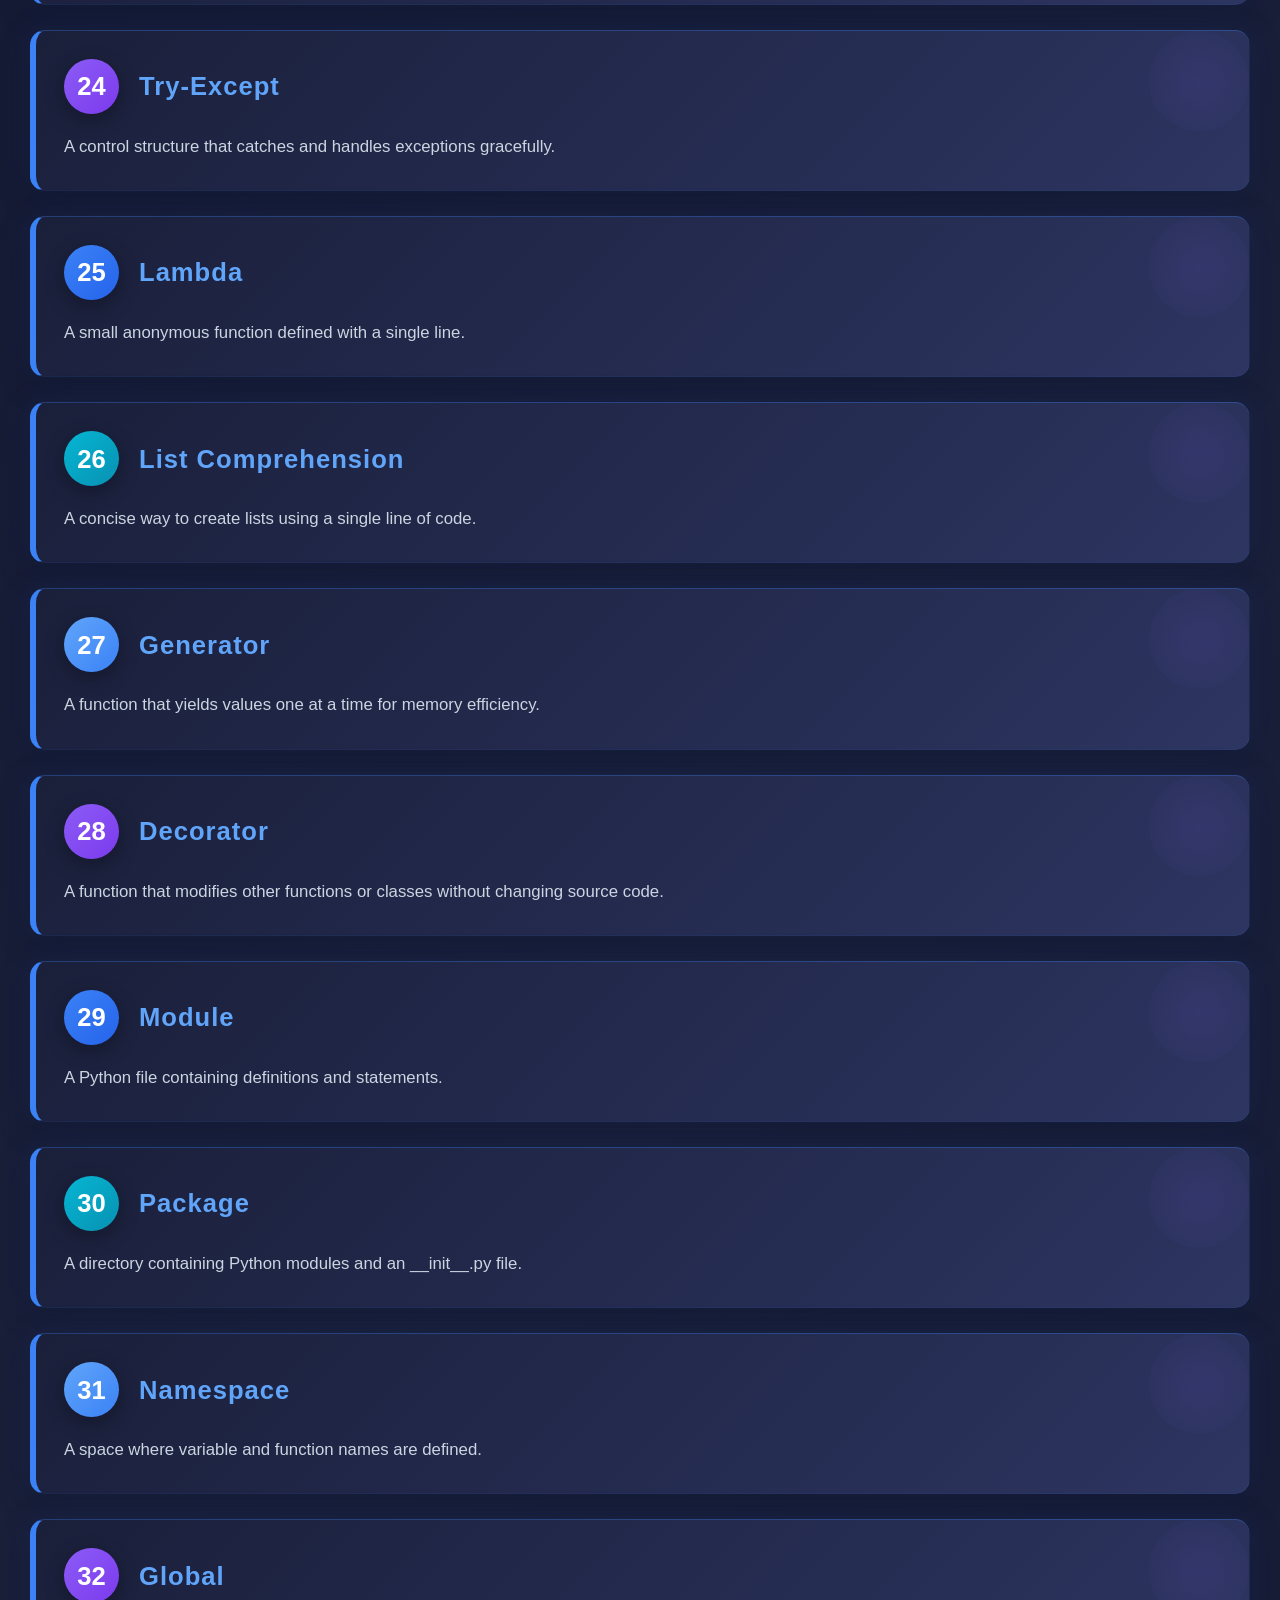
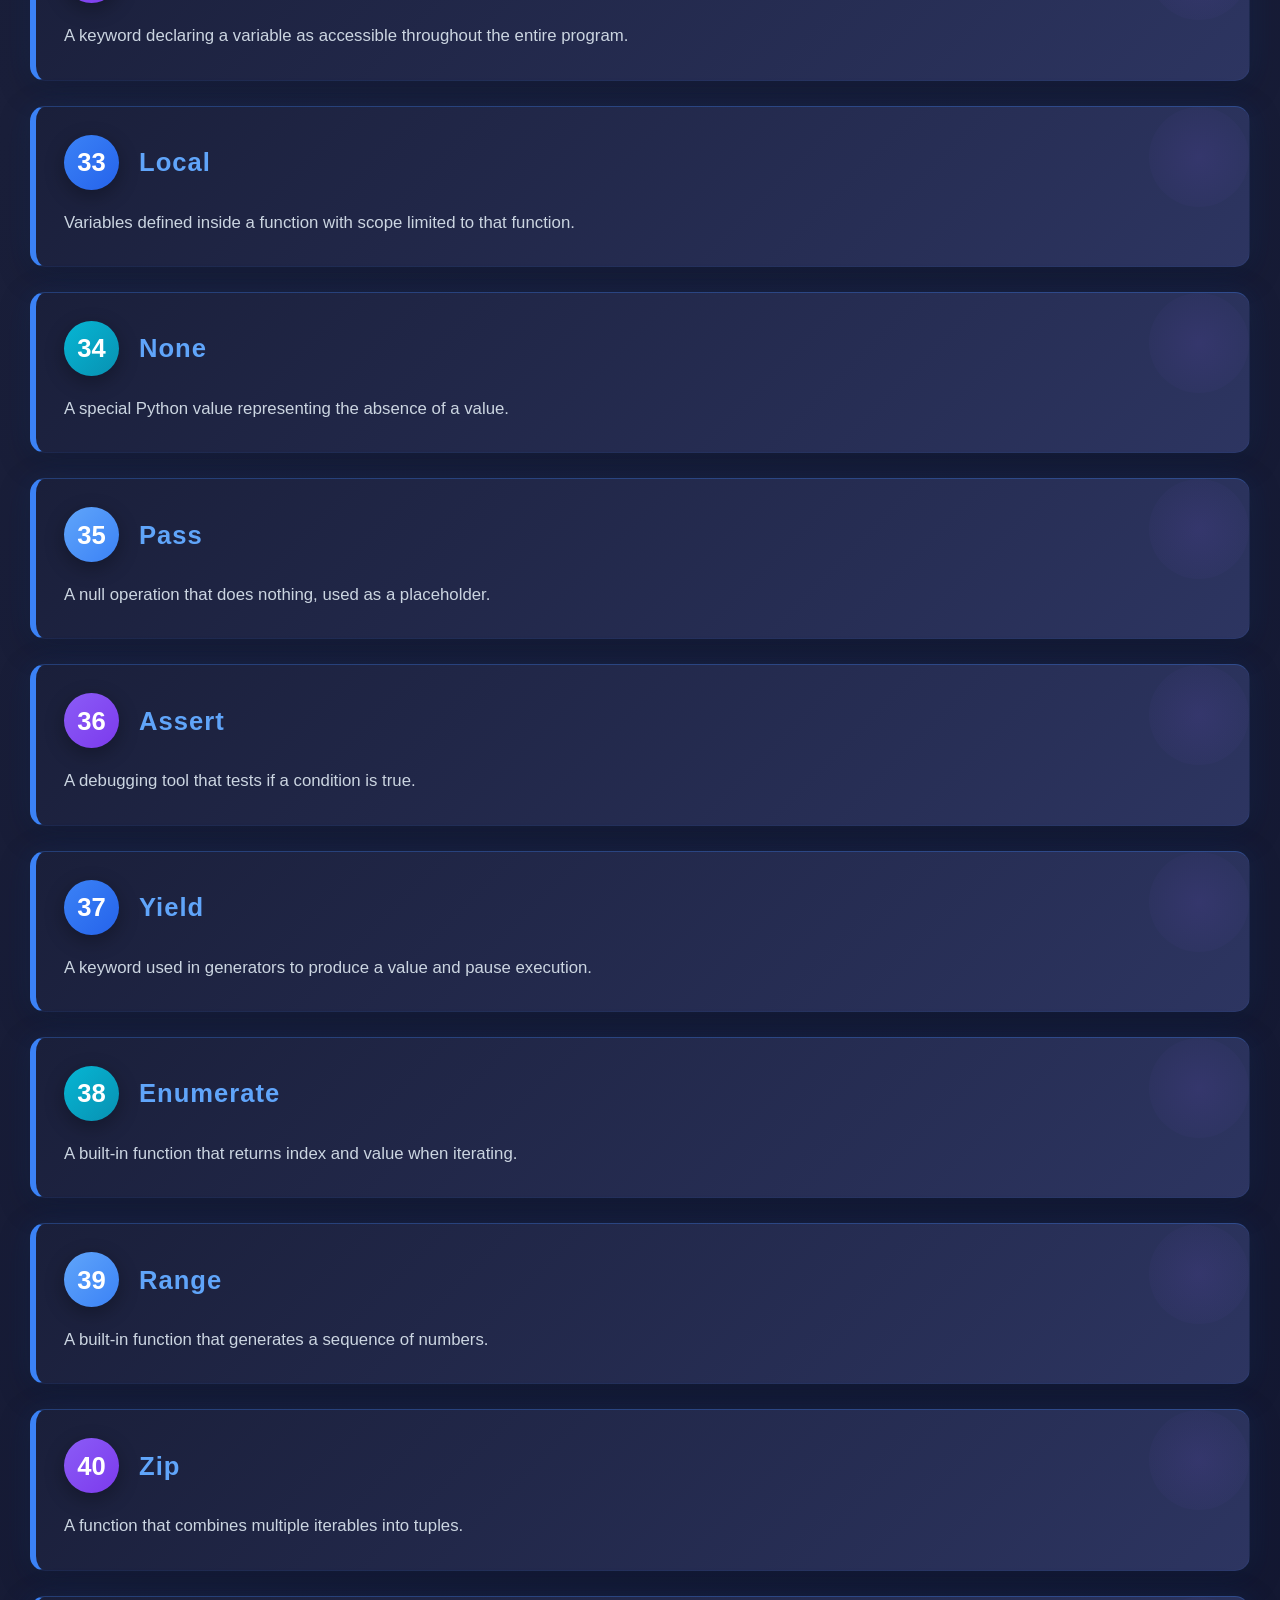
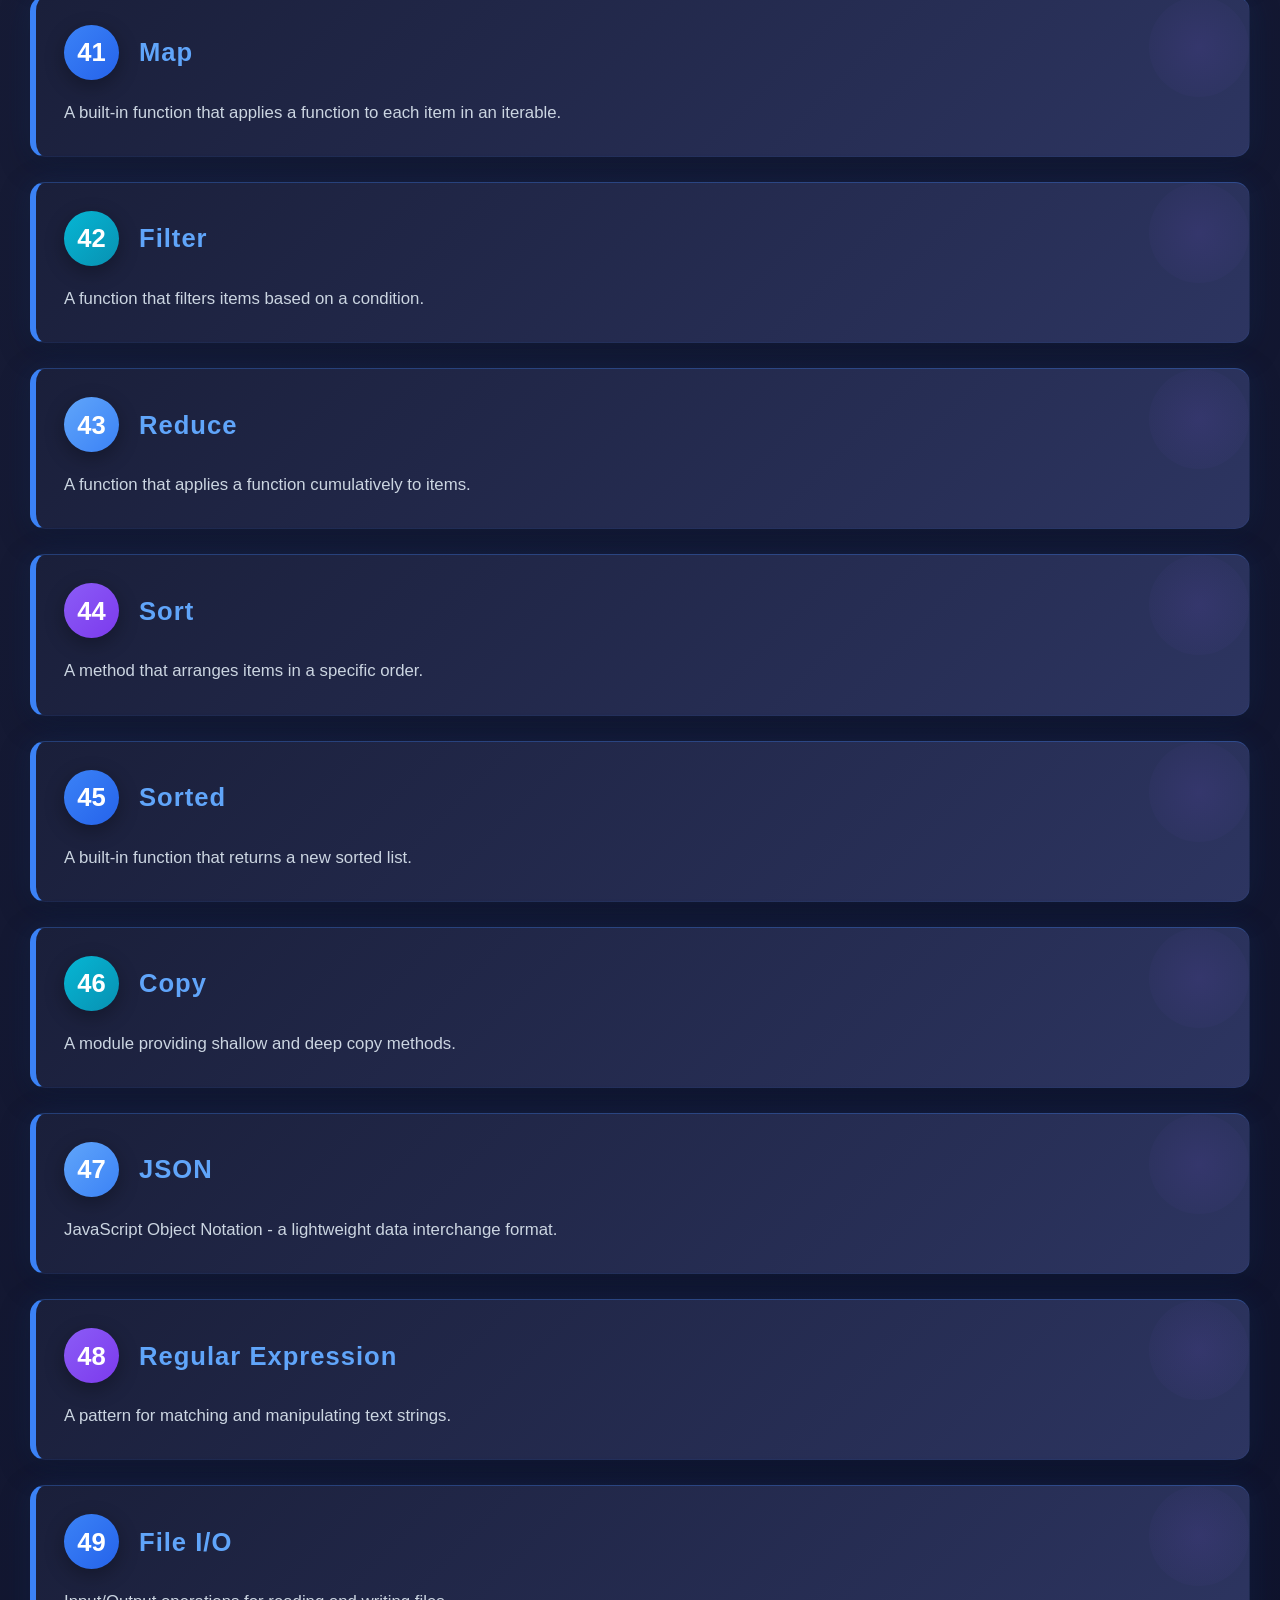
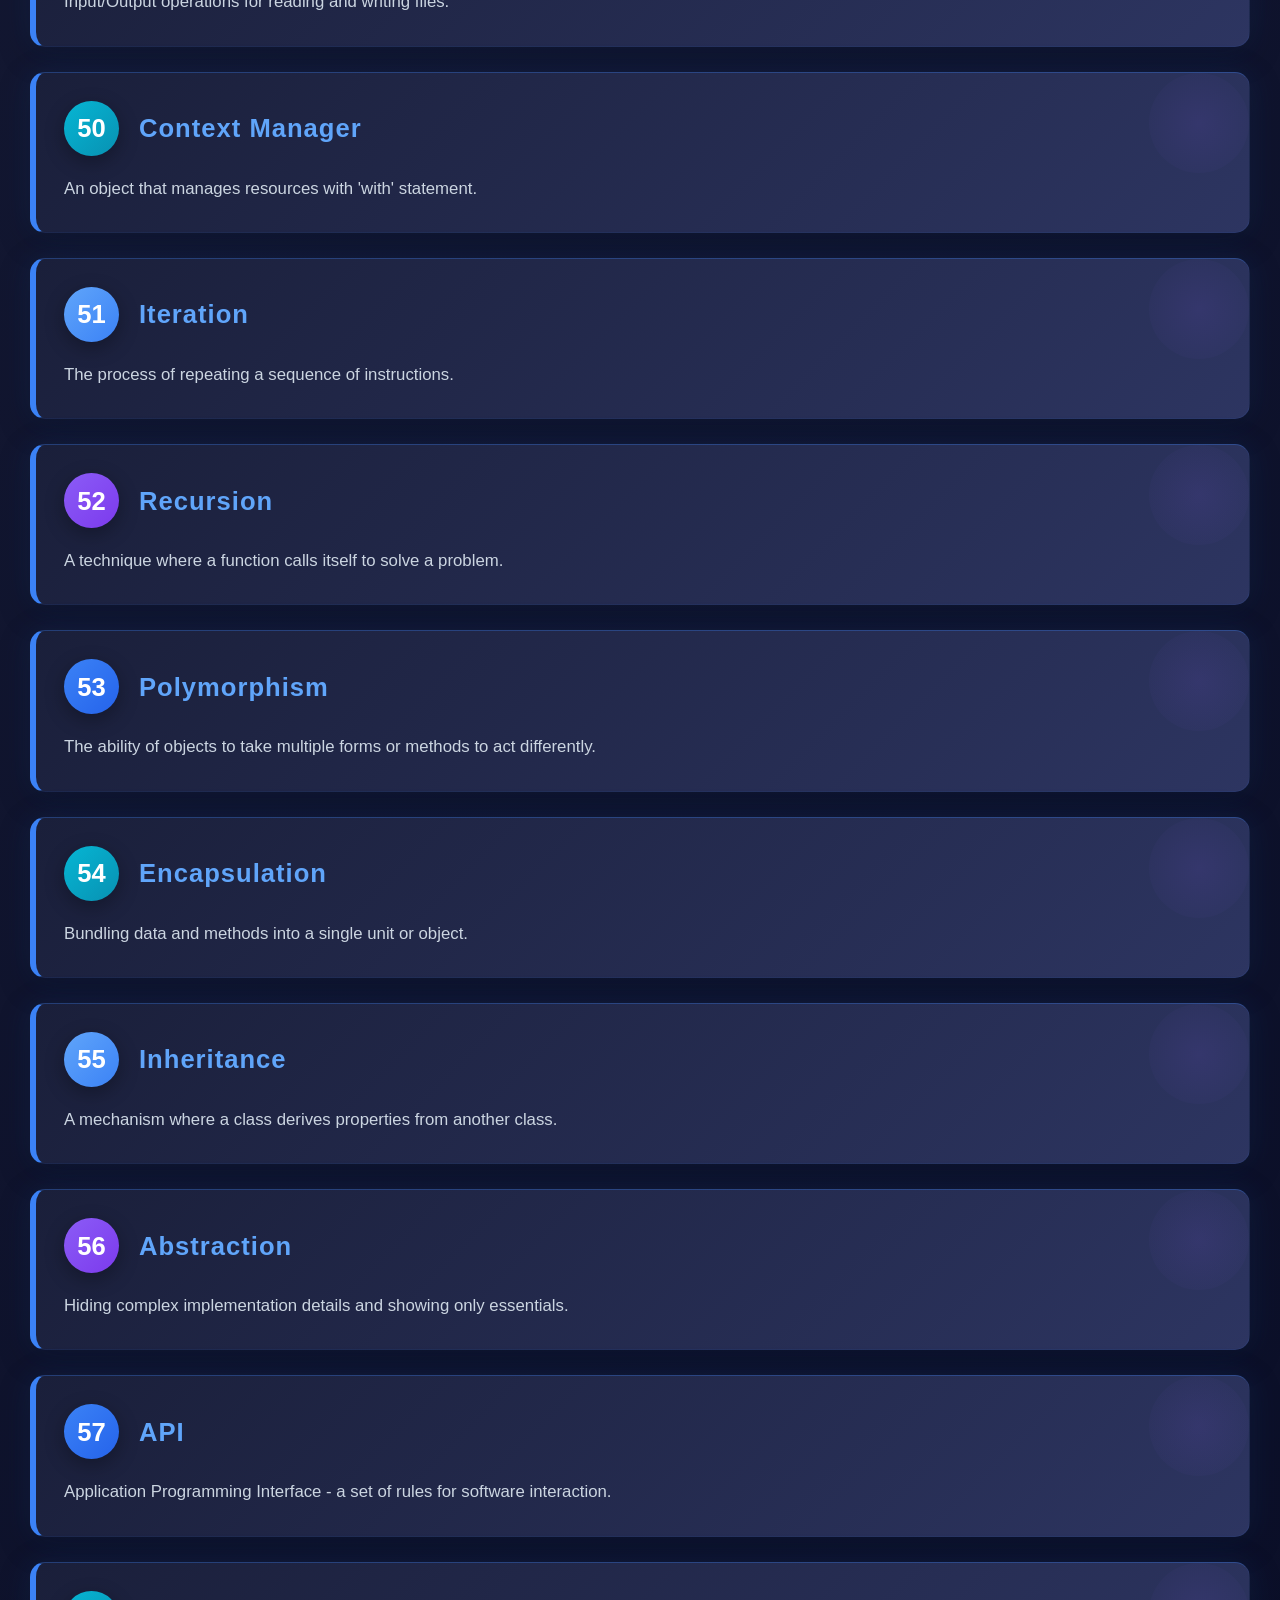
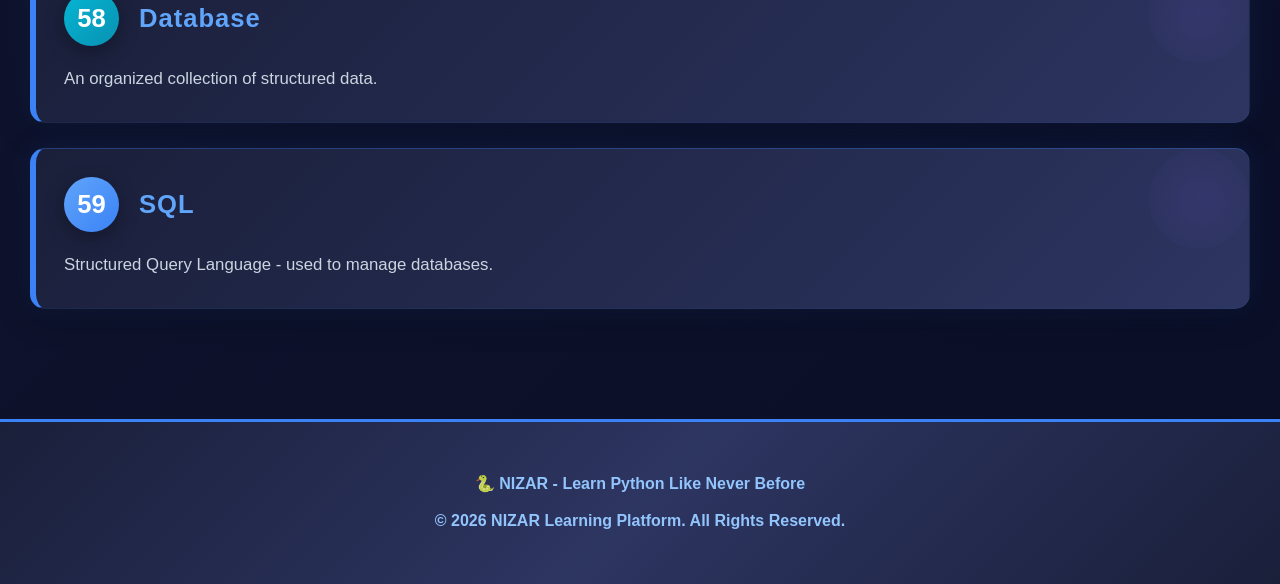
==== commit af532525: "Update glossary.html Signed-off-by: nizar python <mrninja632@gmail.com>" ====
--- a/glossary.html
+++ b/glossary.html
@@ -19,7 +19,7 @@
             <a href="glossary.html" class="nav-link active">📚 GLOSSARY</a>
             <a href="tutorials.html" class="nav-link">🎓 TUTORIALS</a>
             <a href="tips.html" class="nav-link">💡 TIPS & TRICKS</a>
-            <a href="resources.html" class="nav-link">🔗 MORE ABOUT THE SITE</a>
+            <a href="resources.html" class="nav-link">🔗 ABOUT THE AUTHER</a>
         </div>
         <div class="language-switcher">
             <button class="lang-btn active" onclick="changeLanguage('en')">EN</button>
